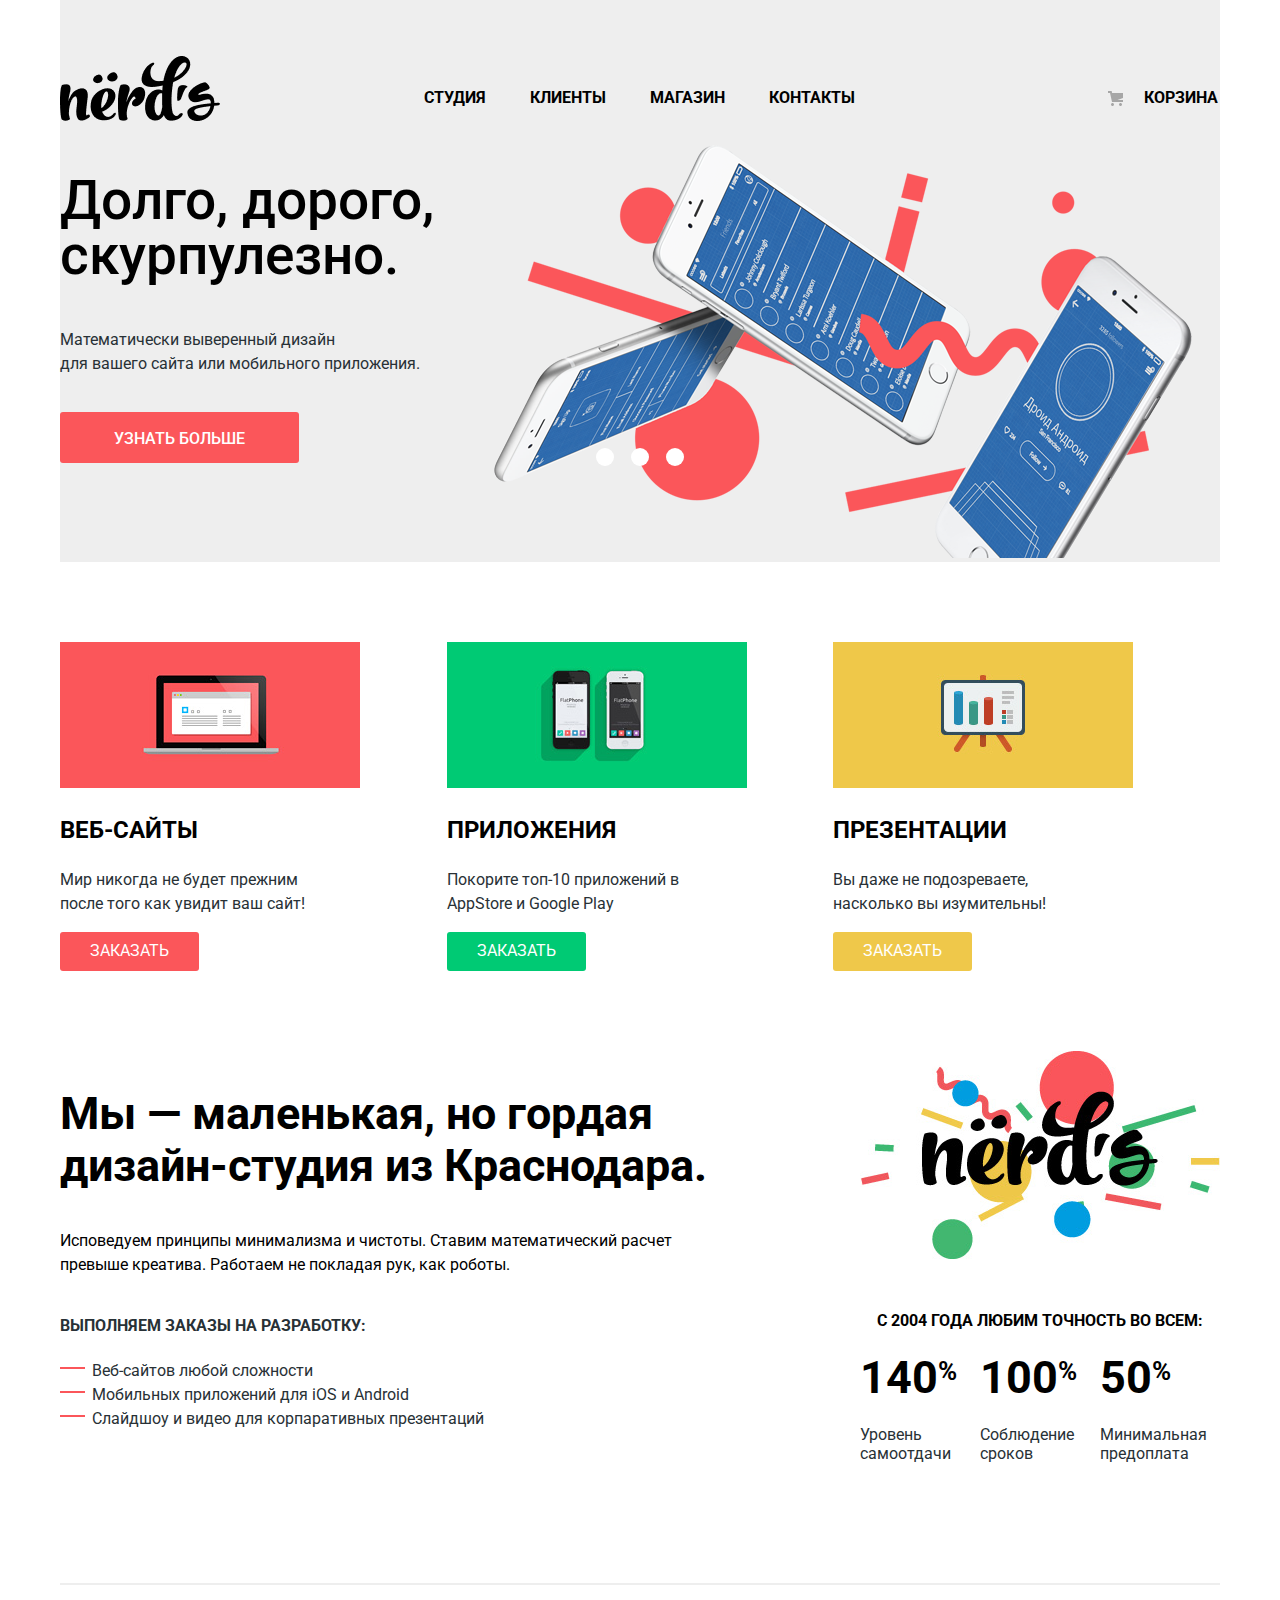
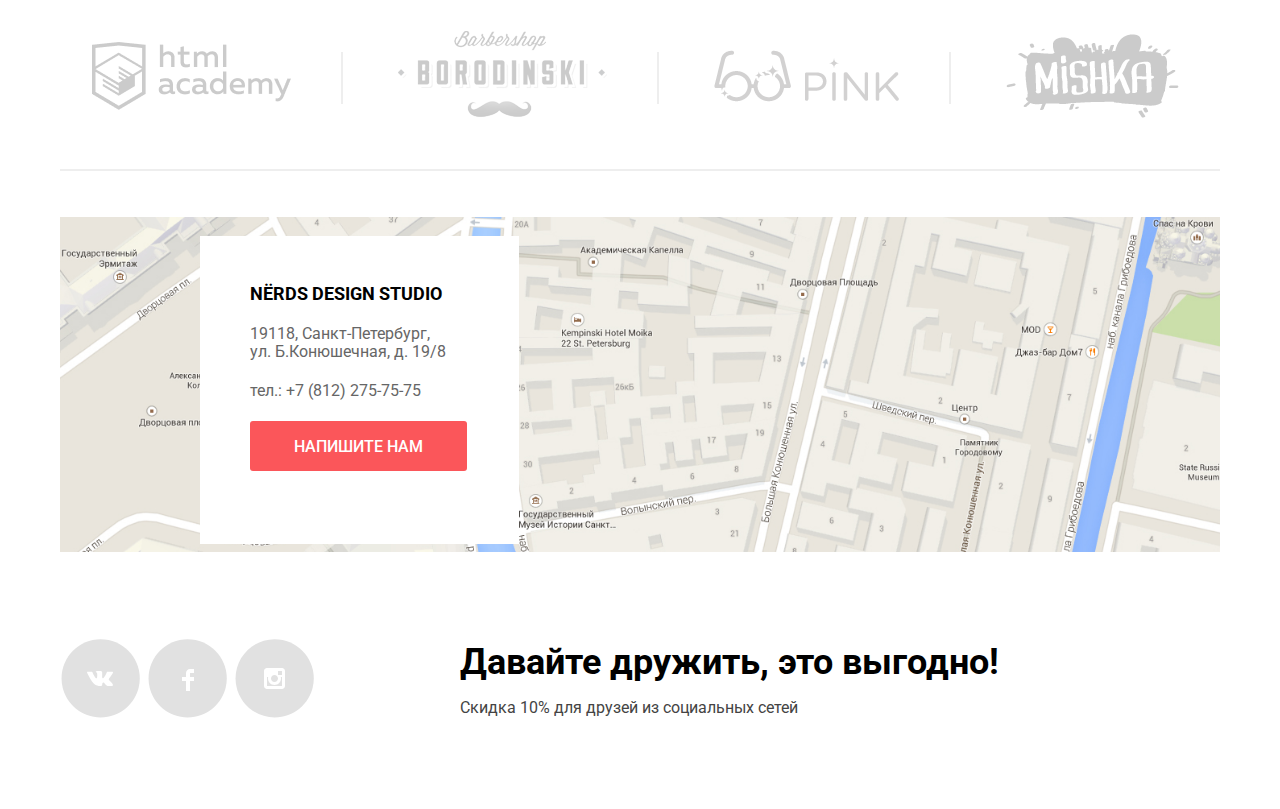
==== index.html @ 955d79ad "Защита личного проекта «Нёрдс»" ====
<!DOCTYPE html>
<html class="page" lang="ru">
  <head>
    <meta charset="utf-8">
    <link rel="stylesheet" href="css/normalize.css">
    <link rel="stylesheet" href="css/style.css">
    <link href="https://fonts.googleapis.com/css2?family=Roboto:wght@400;500;700&display=swap" rel="stylesheet">
    <title>HTML Academy: Нёрдс</title>
  </head>
  
  <body class="page-body">
  
<header class="main_header">
 <nav class="main_navigation">
  <a class="header_logo" href="index.html"><img src="img/nerds-logo.png" alt="Нёрдс" width="160" height="65"></a>
<div class="navigation"> 
 <ul class="navigation_list">
  <li class="navigation_item"><a class="navigation_li" href="">Студия</a></li>
  <li class="navigation_item"><a class="navigation_li" href="">Клиенты</a></li>
  <li class="navigation_item"><a class="navigation_li" href="">Магазин</a></li>
  <li class="navigation_item"><a class="navigation_li" href="">Контакты</a></li>
  </ul>
  <div class="basket">
  <a class="navigation_a" href="">Корзина</a>
     </div>
     </div>
 </nav>
</header>

<main>
 <section class="slider">
 
 <ul class="slide_list">
    <li class="slide_text slide_current">
       <div>
           <h2 class="slide_head"> Долго, дорого, скурпулезно.</h2>
       <p class="slide_description">Математически выверенный дизайн <br> для вашего сайта или мобильного приложения.</p>
       <a class="button_red" href=""><p class="text_button_red">Узнать больше</p></a>
       
       <div class="slider_button">
        <button class="button_current" type="button">
        </button>
        
        <button type="button">
        </button>
        
        <button type="button">
        </button>
           </div>
       </div>
       
       <div>
           <img src="img/index_slide1.png" alt="slide" width="760" height="431">
       </div>
       
       </li>
       
    <li class="slide_text slide" id="slide2">
       <div>
           <h2 class="slide_head"> Любим математику как никто другой</h2>
       <p class="slide_description">Никакого креатива, только математические формулы для расчета идеальных пропорций</p>
       <a class="button_red" href=""><p class="text_button_red">Узнать больше</p></a>
       </div>
       
       <div>
           <img src="img/index-slide1.png" alt="slide" width="760" height="431">
       </div>
       
       </li>
    
    <li class="slide_text" id="slide3">
       <div>
           <h2 class="slide_head"> Только ночь, только хардкор</h2>
       <p class="slide_description">Работать днем, как все? Мы против этого. Ближе к полуночи работа только начинается.</p>
       <a class="button_red" href=""><p class="text_button_red">Узнать больше</p></a>
       </div>
       
       <div>
           <img src="img/index-slide1.png" alt="slide" width="760" height="431">
       </div>
       </li>
       
       
       </ul> 
       
       
 </section>
 
  <section class="service">
     <ul class="servise_list">
      <li class="servise_block">
   <img src="img/websites.jpg" alt="Веб-сайты">
   <h3>Веб-сайты</h3>
   <p> Мир никогда не будет прежним <br>после того как увидит ваш сайт!</p>
          <button type="button" class="button_servise">Заказать</button>
   </li>
   
   <li class="servise_block">
   <img src="img/applications.jpg" alt="Приложения">
   <h3>Приложения</h3>
   <p> Покорите топ-10 приложений в <br>AppStore и Google Play</p>
   <button type="button" class="button_servise_green">Заказать</button>
   </li>
   
   <li class="servise_block">
   <img src="img/presentations.jpg" alt="Презентации">
   <h3>Презентации</h3>
   <p> Вы даже не подозреваете, <br> насколько вы изумительны!</p>
   <button type="button" class="button_servise_yellow">Заказать</button>
   </li>
  </ul>
  
    </section>
    
    <section class="index-columns"> 
    
   <div class="index-column_left">
    
 <h2 class="index-head">Мы — маленькая, но гордая <br> дизайн-студия из Краснодара.</h2>
 <h3 class="index-text">Иcповедуем принципы минимализма и чистоты. Ставим математический расчет <br> превыше креатива. Работаем не покладая рук, как роботы.</h3>
 
  <p class="index_p">Выполняем заказы на разработку:</p>
  <ul class="index_list">
  <li class="index_item">Веб-сайтов любой сложности</li>
  <li class="index_item">Мобильных приложений для iOS и Android</li>
  <li class="index_item">Слайдшоу и видео для корпаративных презентаций</li>
  </ul>
   </div>
 
  <div class="container_advantages">
  
  <img class="nerds_advantages" src="img/nerds-illustration1.png" alt="Nerds">
  
  <p>С 2004 года любим точность во всем:</p>
  
  <ul class="list_advantages">
  
  <li class="quantity"><span>140</span><sup>%</sup><br> <p>Уровень самоотдачи</p></li>
  
  <li class="quantity"><span>100</span><sup>%</sup><br> <p>Соблюдение сроков</p></li>
  
  <li class="quantity"><span>50</span><sup>%</sup><br> <p>Минимальная предоплата</p></li>
  
  </ul>
  </div>
  </section>
   
   <div class="separator"></div>
   
   <section class="logo_block">
      <a class="logo_img htmlacademy" href="https://htmlacademy.ru/intensive/htmlcss"><img src="img/html_academy_logo.png" alt="html%20academy" width="199" height="68"></a>
      
      <div class="separation"> </div>
      
       <a class="logo_img" href="https://htmlacademy.ru/intensive/htmlcss"><img src="img/borodinski_logo100.png" alt="borodinski"></a>
       
       <div class="separation"> </div>
        
       <a class="logo_img" href="https://htmlacademy.ru/intensive/htmlcss"><img src="img/pink_logo100.png" alt="pink"></a>
       
       <div class="separation"> </div>
       
       <a class="logo_img" href="https://htmlacademy.ru/intensive/htmlcss"><img src="img/mishka_logo100.png" alt="mishka"></a>
   </section>
    
    <div class="separator"></div>
    
    </main>

<footer class="page_footer">
 <section class="map">
    <div class="map_img"> <img src="img/map1.png" width="1200" height="346" alt="Карта">
    <div class="adress">
    <div class="adress_text">  
    <h3 class="adress_head"> Nёrds design studio</h3>
    <h4 class="adress_tel"> 19118, Санкт-Петербург, <br> ул. Б.Конюшечная, д. 19/8</h4>
    <h4 class="adress_tel"> тел.: +7 (812) 275-75-75 </h4>
    <button class="button_red_map map" type="button">Напишите нам</button>
        </div>
     </div>
     <div class="marker_map"> </div>
     </div>
   </section>
   
   <section class="modal modal_login">
       <p class="modal_text">Напишите нам</p>
       <form class="login_form">
         
         <div class="form_block">
         	<div class="form_input">
          	<label class="label_form" for="name">Ваше имя:</label>
           <input id="name" type="text" placeholder="Имя Фамилия">
          </div>
           
           <div class="form_input">
           	<label for="email" class="label_form">Ваш email:</label>
           <input id="email" type="text" placeholder="email@example.com"><br>
           </div>
         </div>
          
           <div class="form_textarea">
           	<label for="text1" class="label_form">Текст письма:</label>
           <textarea id="text1" rows="3" placeholder="В свободной форме"></textarea>
           </div>
           
           <button  class="submit_form" type="submit">Отправить</button>
       </form>
       
       <button class="modal_close" type="button" aria-label="Закрыть">
       </button>
   </section>
 
  <section class="social_network">
    
     <ul class="icon_list">
       <li class="vk"><a  href="">
           <svg width="81" height="81" viewBox="0 0 81 81" fill="none" xmlns="http://www.w3.org/2000/svg">
<path fill-rule="evenodd" clip-rule="evenodd" d="M40.6616 1.2116C62.2692 1.2116 79.7856 18.7282 79.7856 40.336C79.7856 61.9432 62.2692 79.4597 40.6616 79.4597C19.0541 79.4597 1.53754 61.9432 1.53754 40.336C1.53754 18.7282 19.0541 1.2116 40.6616 1.2116Z" fill="white"/>
<path class="icon_background" fill-rule="evenodd" clip-rule="evenodd" d="M40.6616 1.2116C62.2692 1.2116 79.7856 18.7282 79.7856 40.336C79.7856 61.9432 62.2692 79.4597 40.6616 79.4597C19.0541 79.4597 1.53754 61.9432 1.53754 40.336C1.53754 18.7282 19.0541 1.2116 40.6616 1.2116Z" fill="#E1E1E1"/>
<path class="icon_logo" d="M43.138 44.51C44.094 44.201 45.318 46.55 46.621 47.449C47.599 48.13 48.348 47.983 48.348 47.983L51.821 47.933C51.821 47.933 53.636 47.821 52.778 46.379C52.707 46.259 52.275 45.31 50.193 43.357C48.016 41.314 48.311 41.645 50.932 38.113C52.529 35.96 53.168 34.645 52.968 34.085C52.776 33.546 51.603 33.686 51.603 33.686L47.69 33.713C47.309 33.714 46.986 33.832 46.839 34.228C46.836 34.232 46.218 35.894 45.394 37.307C43.653 40.296 42.958 40.455 42.67 40.268C42.009 39.835 42.176 38.531 42.176 37.604C42.176 34.707 42.608 33.499 41.33 33.187C40.903 33.083 40.591 33.015 39.502 33.005C38.11 32.984 36.928 33.005 36.258 33.334C35.813 33.557 35.472 34.046 35.679 34.074C35.939 34.109 36.522 34.234 36.834 34.66C37.235 35.212 37.223 36.449 37.223 36.449C37.223 36.449 37.452 39.86 36.683 40.283C36.155 40.573 35.433 39.981 33.88 37.267C33.087 35.879 32.488 34.345 32.488 34.345C32.488 34.345 32.372 34.06 32.162 33.904C31.912 33.719 31.562 33.66 31.562 33.66L27.848 33.684C27.848 33.684 27.29 33.7 27.085 33.946C26.903 34.164 27.07 34.614 27.07 34.614C27.07 34.614 29.979 41.495 33.273 44.961C36.293 48.143 39.725 47.932 39.725 47.932H41.28C41.28 47.932 41.749 47.878 41.989 47.62C42.213 47.38 42.203 46.929 42.203 46.929C42.203 46.929 42.172 44.82 43.138 44.51Z" fill="white"/>
</svg>
       </a>
       </li>
       
       <li class="facebook">
       <a href="">
    <svg width="81" height="81" viewBox="0 0 81 81" fill="none" xmlns="http://www.w3.org/2000/svg">
    <path fill-rule="evenodd" clip-rule="evenodd" d="M40.6617 1.2116C62.2692 1.2116 79.7856 18.7282 79.7856 40.336C79.7856 61.9432 62.2692 79.4597 40.6617 79.4597C19.054 79.4597 1.53754 61.9432 1.53754 40.336C1.53754 18.7282 19.054 1.2116 40.6617 1.2116Z" fill="white"/>
    <path class="icon_background" fill-rule="evenodd" clip-rule="evenodd" d="M40.6617 1.2116C62.2692 1.2116 79.7856 18.7282 79.7856 40.336C79.7856 61.9432 62.2692 79.4597 40.6617 79.4597C19.054 79.4597 1.53754 61.9432 1.53754 40.336C1.53754 18.7282 19.054 1.2116 40.6617 1.2116Z" fill="#E1E1E1"/>
    <path class="icon_logo" d="M47 35V31H43C40.7909 31 39 32.7909 39 35V39H35V43H39V53H43V43H47V39H43V35H47Z" fill="white"/>
</svg>

       </a>
       </li>  
       
       
       <li class="instagram">
       <a  href="">
           <svg width="81" height="81" viewBox="0 0 81 81" fill="none" xmlns="http://www.w3.org/2000/svg">
<path fill-rule="evenodd" clip-rule="evenodd" d="M40.6617 1.2116C62.2692 1.2116 79.7856 18.7282 79.7856 40.336C79.7856 61.9432 62.2692 79.4597 40.6617 79.4597C19.054 79.4597 1.53754 61.9432 1.53754 40.336C1.53754 18.7282 19.054 1.2116 40.6617 1.2116Z" fill="white"/>
<path class="icon_background" fill-rule="evenodd" clip-rule="evenodd" d="M40.6617 1.2116C62.2692 1.2116 79.7856 18.7282 79.7856 40.336C79.7856 61.9432 62.2692 79.4597 40.6617 79.4597C19.054 79.4597 1.53754 61.9432 1.53754 40.336C1.53754 18.7282 19.054 1.2116 40.6617 1.2116Z" fill="#E1E1E1"/>
<path class="icon_logo" fill-rule="evenodd" clip-rule="evenodd" d="M33 30H48C49.65 30 51 31.35 51 33V48C51 49.65 49.65 51 48 51H33C31.35 51 30 49.65 30 48V33C30 31.35 31.35 30 33 30ZM44 40.5C44 38.57 42.43 37 40.5 37C38.57 37 37 38.57 37 40.5C37 42.43 38.57 44 40.5 44C42.43 44 44 42.43 44 40.5ZM33 48V39H34.181C34.0626 39.4913 34.0019 39.9947 34 40.5C34 44.0898 36.9101 47 40.5 47C44.0899 47 47 44.0898 47 40.5C46.9986 39.9946 46.9379 39.4912 46.819 39H48V48H33ZM44 37H48V33H44V37Z" fill="white"/>
</svg> 
       </a>
       </li>  
       </ul>
   
   
   
   
    <div class="bottom_section">
    <h2> Давайте дружить, это выгодно!</h2>
    <p> Скидка 10% для друзей из социальных сетей</p>
      </div>
    </section>
      </footer>
  </body>
</html>
---- css/style.css ----
:root {
    --basic-color: #283136;
    --button-color: #FFFFFF;
    --accent-color: rgba(68, 68, 68, 1);
    --link-color: #000000;
    --background-color: #EEEEEE;
    --adress-color: #666666;
    --color-gray: #ABABAB;
    --color-gray2: #F1F1F1;
    --border-gray: #DBDBDB;
    --visited-pagination: rgba(0, 0, 0, 0.0001);
    
    --color-shadow: rgba(0, 1, 1, 0.1);
    
    --button-color-red: #FB565A;
    --button-color-red-hover: #E74246;
    --button-color-red-active: #D7373B;
    
    --button-color-green: #00CA74;
    --button-color-green-hover: #00BC6C;
    --button-color-green-active: #00AA66;
    
    --button-color-yellow: #EFC84A;
    --button-color-yellow-hover: #EAB534;
    --button-color-yellow-active: #E5A722;
    
    --button-color-gray: #EEEEEE;
    --button-color-gray-hover:#DFDFDF;
    --button-color-gray-active:#D5D5D5;
    
    --checkbox-color: #4D4D4D;
	
	--input-color: #D7DCDE;
	--input-color-hover: #B4B9BB;
	
	--modal-shadow: rgba(0, 0, 0, 0.4);
}

/*  ******* visually-hidden  ********* */


.visually-hidden:not(:focus):not(:active),
input[type="checkbox"].visually-hidden,
input[type="radio"].visually-hidden {
  position: absolute;
  width: 1px;
  height: 1px;
  margin: -1px;
  border: 0;
  padding: 0;
  white-space: nowrap;
  clip-path: inset(100%);
  clip: rect(0 0 0 0);
  overflow: hidden;
}


/* ************ Button *************** */

.button_red {
    padding-top: 17px;
    padding-bottom: 15px;
    padding-left: 54px;
    padding-right: 54px;
    border-radius: 3px;
  font: inherit;
  text-align: center;
  color: var(--button-color);
    font-weight: 500;
  vertical-align: middle;
  text-transform: uppercase;
  background-color: var(--button-color-red);
  border: none;
}

.button_red:hover,
.button_red:focus {
    background-color: var(--button-color-red-hover);
}

.button_red:active {
    background-color: var(--button-color-red-active);
    box-shadow: inset 0px 3px 0px var(--color-shadow);
    
}

.text_button_red {
    display: inline-block;
}

.button_red:active .text_button_red{
    opacity: 30%;
}


/*        */

img {
    max-width: 100%;
    height: auto;
}

.page {
    height: 100%;
    width: 1160px;
    margin:0 auto;
}

.page-body {
    min-height: 100%;
    display: grid;
    grid-template-rows: min-content 1fr min-content;  
}

body {
    font-family:
	"Roboto","Arial", sans-serif;
    font-size: 16px;
}

a {
    color: var(--link-color);
    text-decoration: none;
}




/* ********* Main header *********** */

.header_logo:active {
    opacity: 30%;
}

.header_logo {
  width: 160px;
  height: 65px;
}

.main_header {
    width: 100%;
    background-color: var(--background-color);
	background-size: 100%;
}

/* ******** Main navigation ********* */

.main_navigation {
    display: grid;
    grid-template-columns: 1fr 1fr;
    margin-top: 55px;
    padding-bottom: 7px;
}

.header_logo {
    display: block;
}

.navigation {
    display: grid;
    grid-template-columns: 1fr 1fr;
    background-color: transparent;
    text-transform: uppercase;
    font-weight:bold;
    width:796px;
    margin:0;
    padding:0;
    align-content: end;
    grid-column-gap: 209px;
}

.navigation_list {
    display: grid;
    grid-template-columns: 1fr 1fr 1fr 1fr;
    list-style-type: none;
    margin:0;
    padding:0;
}

.navigation_a:hover, 
.navigation_a:focus,
.navigation_li:hover,
.navigation_li:focus
{
    color: var(--button-color-red);
}

.basket:hover {
    color: var(--button-color-red);
}

.basket:visited {
    color: var(--button-color-red);
    box-shadow: 0px 2px 0px 0px var(--button-color-red);
}

.navigation_a:active,
.navigation_li:active {
    color: var(--link-color);
    opacity: 0.3;
} 

.basket:active .navigation_a::before {
    opacity: 100%;
}

.navigation_a:visited {
    text-decoration:underline;
}

.navigation_li {
    display: block; 
    padding-bottom: 13px;
}

.navigation_a {
    display: block; 
    padding-bottom: 13px;
}

.navigation_li {
    margin-right: 44px;
}

.navigation_a{
    position: relative;
    padding-left: 36px;
}

.navigation_a::before {
  content: "";
  position: absolute;
  width: 20px;
  height: 20px;
  left: 0px;
    top: 2px;
  background-image: url("data:image/svg+xml,%3Csvg width='15' height='15' viewBox='0 0 15 15' fill='none' xmlns='http://www.w3.org/2000/svg'%3E%3Cpath d='M4.5 15C5.32843 15 6 14.3284 6 13.5C6 12.6716 5.32843 12 4.5 12C3.67157 12 3 12.6716 3 13.5C3 14.3284 3.67157 15 4.5 15Z' fill='%23A6A6A6'/%3E%3Cpath d='M12.5 15C13.3284 15 14 14.3284 14 13.5C14 12.6716 13.3284 12 12.5 12C11.6716 12 11 12.6716 11 13.5C11 14.3284 11.6716 15 12.5 15Z' fill='%23A6A6A6'/%3E%3Cpath d='M15 2H4.07L3.648 0H0V2H2.031L4.016 11H15V9H9.441L15 6.951V2Z' fill='%23A6A6A6'/%3E%3C/svg%3E");
  background-repeat: no-repeat;
  background-position: 0 0;
}

.basket a,
.navigation_list a {
    display: block;
}



/* ********  Slide Block ************ */



.slider {
    width: 1160px;
	margin-bottom: 80px;
    
}

.slide_list {
    list-style: none;
    margin: 0;
    padding: 0;
}


#slide2 {
    display: none;
}

#slide3 {
    display: none;
}

.slide_current {
    display: block;
}

.slide_text {
    display: grid;
    grid-template-columns: 400px 760px;
    background-color: var(--background-color);
    position: relative;
}
.slide_head {
    font-size: 55px;
    font-weight: 500;
    line-height: 55px;
    color: var(--link-color);
}

.slide_description {
    color: var(--basic-color);
    line-height: 24px;
    margin-bottom: 38px;
}


.slider_button {
    position: absolute;
	display: flex;
	width: 88px;
	justify-content: space-between;
    bottom: 96px;
    left: 536px;
}

.slider_button button {
	width: 18px;
	height: 18px;
	background-color: var(--button-color);
	border-radius: 50%;
	border: none;
}

.button_current {
	
	width: 18px;
	height: 18px;
	background-color: var(--button-color);
	border: 164px solid #C1C1C1;
	border-radius: 50%;
}

/* *********************************** */


.servise_list {
    display: grid;
    margin: 0;
    padding: 0;
    grid-template-columns: 400px 400px 400px;
}

.service{
    margin-bottom: 80px;
}


.service p {
    color: var(--basic-color);
    line-height: 24px;
}

.service h3  {
    font-size: 24px;
    text-transform: uppercase;
}

.service button {
    font-size: 16px;
    color: var(--button-color);
    text-transform: uppercase;
}

.servise_block {
}

.servise_list {
    display:grid;
    grid-template-columns: 1fr 1fr 1fr;
    list-style: none;
    
}



/* ********* Красная кнопка ********* */

.button_servise, .button_servise_green, .button_servise_yellow {
    
    color: var(--basic-white);
    vertical-align: middle;
    text-transform: uppercase;
    font: inherit;
    margin-right: 16px;
    padding: 10px 30px;
    text-align: center;
    background-color: var(--button-color-red);
border-radius: 3px;
    border: none;
}
    
.button_servise:hover,
.button_servise:focus {
    background-color: var(--button-color-red-hover);
}

.button_servise:active{
    background-color: var(--button-color-red-active);
}

.button_servise:active, .button_servise_green:active, .button_servise_yellow:active {
    box-shadow: inset 0px 3px 0px var(--color-shadow);
}


/* ********* Зелёная кнопка ********** */

.button_servise_green {  
  background-color: var(--button-color-green);
}
    
.button_servise_green:hover,
.button_servise_green:focus {
    background-color: var(--button-color-green-hover);
}

.button_servise_green:active {
    background-color: var(--button-color-green-active);
}

/* ********* Жёлтая кнопка *********** */

.button_servise_yellow {
    
  background-color: var(--button-color-yellow);
}
    
.button_servise_yellow:hover,
.button_servise_yellow:focus {
    background-color: var(--button-color-yellow-hover);
}

.button_servise_yellow:active {
    background-color: var(--button-color-yellow-active);
}


/* ********* Кнопка Фильтр *********** */




/* ************************************* МЫ МАЛЕНЬКАЯ, НО ГОРДАЯ ДИЗАЙН СТУДИЯ ************************************** */

.index-columns {
    display:grid;
    grid-template-columns: 1fr 360px;
    margin-bottom: 73px;
}

.index-column_left



.index-head {
    font-size: 45px;
}

.index-columns2 {
    margin-left: 0;
    padding-left: 0;
}

/*
.index_item::before {
  content: "";
  position: absolute;
  top: 8px;
  left: 0;
  width: 8px;
  height: 8px;
  background-color: var(--basic-color);
  transform: rotate(45deg);
} */

.index-text {
    font-weight: normal;
    line-height: 24px;
    margin-bottom: 40px;
    font-size: 16px;
}

.index_p {
    text-transform: uppercase;
    font-weight: bold;
    margin-bottom: 24px;
    color: var(--basic-color);
}

.index_list {
    padding: 0;
    list-style: none;
    width: 600px;
}


.index_item {
    position: relative;
    padding-left: 32px;
    color: var(--basic-color);
    line-height: 24px;
}

.index_item::before {
    position: absolute;
    content: " ";
    width: 25px;
    height: 2px;
    background-color: var(--button-color-red);
    top: 8px;
    left: 0px;
}


/*___________________________________*/

.container_advantages {
    display: grid;
    align-items: center;
    align-content: center;
    
    font-size: 16px;
    text-transform: uppercase;
    font-weight: bold;
    margin-bottom: 31px;
    text-align: center;
}

.nerds_advantages {
    margin-bottom: 37px;
    }

.list_advantages {
    display: grid;
    width: 360px;
    grid-template-columns: 1fr 1fr 1fr;
    list-style: none;
    padding: 0;
    margin: 0;
}


.quantity {
    text-align: left
}

.quantity span {
    font-size: 45px;
    line-height: 64px;
}

.quantity sup {
    font-size: 26px;
}

.quantity p {
    color: var(--basic-color);
    font-weight: normal;
    text-transform: none;
}


/* ******* Блок с логотипами *******  */

.logo_block{
    display: grid;
    grid-template-columns: 199px 1fr 209px 1fr 185px 1fr 173px;
    align-items:center;
    margin-bottom: 44px;
    margin-left: 32px;
    margin-right: 41px;
    grid-column-gap: 50px;
    
    
}

.logo_img {
    opacity: 20%;
}

.logo_img:hover,
.logo_ing:focus {
    opacity: 100%;
}

.logo_img:active {
    opacity: 10%;
}


/*  ********   РАЗДЕЛИТЕЛИ   ********** */

.separator {
    height: 2px;
    width: 1160px;
    margin-bottom: 46px;
    background-color: var(--background-color);
}

.separation {
    width: 2px;
    height: 52px;
    background-color: var(--background-color);
}

/* ********* Модальное окно ********   */



.modal {
	position: fixed;
	top: 0;
	right: 0;
	bottom: 0;
	left: 0;
	margin: auto;
	color: black;
	background-color: var(--button-color);
}

.modal_login {
	visibility: hidden;
	display: grid;
	justify-content: center;
	top: 20px;
	width: 960px;
	height: 500px;
	box-shadow: 0px 20px 40px var(--modal-shadow);
	padding-top: 63px;
}


.form_block {
	display: grid;
	grid-template-columns: 360px 360px;
	justify-content: space-between;
	align-items: center;
	flex-wrap: wrap;
	width: 760px;
	margin-bottom: 34px;
}

.modal_text {
	display: block;
	font-size: 45px;
	font-weight: bold;
	margin: 0;
}


.form_textarea {
	width: 760px;
}

#name,
#email, 
#text1 {
	padding-top: 20px;
}


.form_input {
	width: 360px;
}


.label_form {
	display: block;
	font-weight: bold;
	font-size: 16px;
	line-height: 18px;
	margin-bottom: 9px;
}


#name:hover,
#email:hover, 
#text1:hover {
	border: 2px solid var(--input-color-hover);
}

#name:active,
#name:focus,
#email:active,
#email:focus,
#text1:active,
#text1:focus {
	border: 2px solid var(--link-color);
	color:aqua;
}

#name:invalid,
#email:invalid, 
#text1:invalid {
	border: 2px solid var(--button-color-red-hover);
}


.login_form input {
	width: 360px;
	background-color: var(--button-color);
	border: 2px solid var(--input-color);
	box-sizing: border-box;
	border-radius: 3px;
	height: 50px;
	padding: 16px;
}


.login_form textarea {
	width: 760px;
	background-color: var(--button-color);
	border: 2px solid var(--input-color);
	box-sizing: border-box;
	border-radius: 3px;
	height: 118px;
	padding: 16px;
}





      /* Кнопка Формы отправить */



.submit_form {
	font-size: 16px;
	width: 259px;
	height: 50px;
    border-radius: 3px;
	text-align: center;
	color: var(--button-color);
    font-weight: 500;
	text-transform: uppercase;
	background-color: var(--button-color-red);
	border: none;
	margin-top: 47px;
}


.submit_form:hover,
.submit_form:focus {
    background-color: var(--button-color-red-hover);
} 


.submit_form:active {
    background-color: var(--button-color-red-active);
    box-shadow: inset 0px 3px 0px var(--color-shadow);
}




/*  _____  Кнопка Закрыть ___________ */

.modal_close {
	position: absolute;
	top: 78px;
	right: 90px;
	width: 21px;
	height: 21px;
	border: none;
	background-color: transparent;
	background-image: url("data:image/svg+xml,%3Csvg width='21' height='21' viewBox='0 0 21 21' fill='none' xmlns='http://www.w3.org/2000/svg'%3E%3Cg opacity='0.3'%3E%3Cpath d='M13.3299 10.5005L20.7072 3.12321C21.0963 2.7317 21.0963 2.09952 20.7072 1.70801L19.292 0.291799C18.9005 -0.0972665 18.2683 -0.0972665 17.8768 0.291799L10.4995 7.67009L3.12221 0.2928C2.7307 -0.0962657 2.09852 -0.0962657 1.70701 0.2928L0.291799 1.70801C-0.0972665 2.09952 -0.0972665 2.7317 0.291799 3.12321L7.66909 10.5005L0.291799 17.8778C-0.0972665 18.2693 -0.0972665 18.9015 0.291799 19.293L1.70801 20.7082C2.09952 21.0973 2.7317 21.0973 3.12321 20.7082L10.5005 13.3309L17.8778 20.7082C18.2693 21.0973 18.9015 21.0973 19.293 20.7082L20.7082 19.293C21.0973 18.9015 21.0973 18.2693 20.7082 17.8778L13.3299 10.5005Z' fill='%23FB565A'/%3E%3C/g%3E%3C/svg%3E%0A");
}

.modal_close:hover,
.modal_close:focus {
	background-image: url("data:image/svg+xml,%3Csvg width='21' height='21' viewBox='0 0 21 21' fill='none' xmlns='http://www.w3.org/2000/svg'%3E%3Cg opacity='1'%3E%3Cpath d='M13.3299 10.5005L20.7072 3.12321C21.0963 2.7317 21.0963 2.09952 20.7072 1.70801L19.292 0.291799C18.9005 -0.0972665 18.2683 -0.0972665 17.8768 0.291799L10.4995 7.67009L3.12221 0.2928C2.7307 -0.0962657 2.09852 -0.0962657 1.70701 0.2928L0.291799 1.70801C-0.0972665 2.09952 -0.0972665 2.7317 0.291799 3.12321L7.66909 10.5005L0.291799 17.8778C-0.0972665 18.2693 -0.0972665 18.9015 0.291799 19.293L1.70801 20.7082C2.09952 21.0973 2.7317 21.0973 3.12321 20.7082L10.5005 13.3309L17.8778 20.7082C18.2693 21.0973 18.9015 21.0973 19.293 20.7082L20.7082 19.293C21.0973 18.9015 21.0973 18.2693 20.7082 17.8778L13.3299 10.5005Z' fill='%23FB565A'/%3E%3C/g%3E%3C/svg%3E%0A");
}

.modal_close:active {
	background-image: url("data:image/svg+xml,%3Csvg width='21' height='21' viewBox='0 0 21 21' fill='none' xmlns='http://www.w3.org/2000/svg'%3E%3Cg opacity='0.1'%3E%3Cpath d='M13.3299 10.5005L20.7072 3.12321C21.0963 2.7317 21.0963 2.09952 20.7072 1.70801L19.292 0.291799C18.9005 -0.0972665 18.2683 -0.0972665 17.8768 0.291799L10.4995 7.67009L3.12221 0.2928C2.7307 -0.0962657 2.09852 -0.0962657 1.70701 0.2928L0.291799 1.70801C-0.0972665 2.09952 -0.0972665 2.7317 0.291799 3.12321L7.66909 10.5005L0.291799 17.8778C-0.0972665 18.2693 -0.0972665 18.9015 0.291799 19.293L1.70801 20.7082C2.09952 21.0973 2.7317 21.0973 3.12321 20.7082L10.5005 13.3309L17.8778 20.7082C18.2693 21.0973 18.9015 21.0973 19.293 20.7082L20.7082 19.293C21.0973 18.9015 21.0973 18.2693 20.7082 17.8778L13.3299 10.5005Z' fill='%23FB565A'/%3E%3C/g%3E%3C/svg%3E%0A");
}





/*  ___________________________ */

.filter {
	margin-top: 55px;
}

.filter legend {
    font-size: 18px;
    text-transform: uppercase;
    font-weight: bold;
}

.filter label {
    color: var(--basic-color);
}

.filter button {
    text-transform: uppercase;
    font-weight: bold;
}


/* *********** Сортировка ********* */

.header_text {
    margin-top: 72px;
    margin-bottom: 108px;
    font-size: 55px;
    font-weight: 500;
    text-align: center;
}

/* *********** Сортировка ********* */

.sort {
    display: flex;
    margin-bottom: 55px;
    margin-top: 55px;
    align-items: flex-end;
}

.sorting_type_text {
    font-size: 18px;
    text-transform: uppercase;
    font-weight: 700;
    margin-right: 266px;
}

.sorting_text {
    display: flex;
    justify-content: space-between;
    text-transform: uppercase;
    font-weight: normal;
    color: var(--link-color);
    opacity: 30%;
    font-size: 14px;
    white-space: nowrap;
}

.sorting_text:hover,
.sorting_text:focus {
    opacity: 60%;
}

.sorting_text:active,
.sorting_text:visited {
    opacity: 100%;
}

.sorting_text.price {
    margin-right: 25px;
}

.sorting_text.type {
    margin-right: 26px;
}

.sorting_text.name {
    margin-right: 47px;
} 

.sorting_text.arrow {
    margin-right: 14px;
} 

    
/* ********** Каталог *********** */

.main_catalog{
    display: grid;
    min-width: 100%;
    height: auto;
    grid-template-columns: 260px 1fr;
}

.catalog {
    margin-left: 140px;
    margin-bottom: 60px;
}

.catalog_block {
    display: flex;
    flex: 1fr 1fr;
    flex-wrap: wrap;
    margin: 0;
    margin-bottom: 30px;
    padding: 0;
    list-style: none;
}


.container_product {
    position:relative;
    overflow: hidden;
    border-radius: 5px;
    width: 360px;
    height: 620px;
    margin-right:40px;
    margin-bottom: 30px;
    border-radius: 5px;
}


.catalog_product {
    display: grid;
    grid-template-rows: 40px 576px;
    grid-template-columns: 1fr;
    width: 360px;
    height: 620px;
    margin-right:40px;
    margin-bottom: 30px;
    border-radius: 5px;
}

.product_description {
    position: absolute;
    top: 389px;
    width: 360px;
    height: 231px;
    background-color: var(--background-color);
}

.container_product:hover,
.container_product:focus {
    box-shadow: 0px 6px 15px rgba(0, 1, 1, 0.25);
}

.path {
    opacity: 0.12;
    width: 360px;
    height: 40px;
}

.container_product:hover .path, 
.container_product:focus .path {
    opacity: 1;
}

.container_product:nth-child(2n) {
    margin-right:0;
}

.product_description {
    opacity: 0%;
    padding-top: 26px;
    text-align: center;
}

.container_product:hover .product_description, 
.container_product:focus .product_description {
    opacity: 1;
}

.name_product {
    font-size: 18px;
    font-weight: bold;
    text-transform: uppercase;
    margin-bottom: 12px;
}

.name_product:hover,
.name_product:focus {
    color: var(--button-color-red);
}

.name_product:active {
    color: var(--link-color);
    opacity: 30%;
}

.name2 {
    font-size: 16px;
    color: var(--adress-color);
    margin-bottom: 32px;
    line-height: 18px;
}


.button_price {
    background-color: var(--button-color-red);
    color: var(--button-color);
    border: none;
    border-radius: 3px;
    width: 200px;
    height: 50px;
    text-align: center;
    font-weight: 500;
}

.button_price:hover,
.button_price:focus {
    background-color: var(--button-color-red-hover);
}

.button_price:active{
    background-color: var(--button-color-red-active);
    box-shadow: inset 0px 3px 0px var(--color-shadow);
}


/*  Фильтр Цена  */

.price_filter {
    margin-bottom: 54px;
}

.price_filter, .grid_filter, .features_filter {
    padding: 0;
    border: none;
}


.features_filter {
	margin-top: 43px;
}


.price_range {
    width: 260px;
    margin-top: 49px;
}

.price_controls {
    height: 41px;
    background-color: var(--background-color);
    margin-bottom: 15px;
    border-radius: 5px;
    padding-top: 39px;
    padding-right: 20px;
    padding-left: 20px;
    position: relative;
    height: 41px;
}

.price_scale {
    height: 2px;
    background: #d7dcde;
    
}

.price_bar {
    width: 70%;
    height: 2px;
    background: var(--button-color-green);
}

.toggle {
    position: absolute;
    top: 31px;
    left: 0;
    padding: 0;
    width: 4px;
    height: 4px;
    border: 8px solid var(--button-color);
    border-radius: 50%;
    background-color: var(--color-gray);
    box-shadow: 0 2px 1px 0 #cfcfcf;
    cursor: pointer;
    
}

.toggle_min {
    left: 18px;
}

.toggle_max {
    left: 160px;
}

.price {
    display: flex;
    justify-content: space-between;
}

.label_price {
    text-transform: uppercase;
    font-family: "Roboto", "Arial" sans-serif;
    font-size: 16px;
}
    
.input_price {
    width: 60px;
    padding: 10px;
    text-align: center;
    color: var(--basic-color);
    border: none;
    border-radius: 5px;
    background: var(--background-color);
}
    
/* ********* Фильтры чекбоксы ********  */

.legend_filter {
    font-size: 18px;
    text-transform: uppercase;
    line-height: 24px;
    font-weight: 700;
    
}

.label_checkbox {
  position: relative;
  display: block;
  cursor: pointer;
  user-select: none;
    padding-left: 36px;
}

.label_checkbox:hover,
.label_checkbox:focus {
}

.label_checkbox::before {
  content: "";
  position: absolute;
  left: 0px;
  top: 0;
  width: 16px;
  height: 16px;
  border: 2px solid var(--checkbox-color);
    border-radius: 3px;
    opacity: 40%;
}


.label_checkbox:hover::before,
.label_checkbox:focus::before {
    opacity: 100%;
}


.checkbox_filter:checked + label::after {
  content: "";
  position: absolute;
  top: 0;
  left: 0;
  width: 26px;
  height: 23px;
  background-image: url("data:image/svg+xml,%3Csvg width='22' height='18' viewBox='0 0 22 18' fill='none' xmlns='http://www.w3.org/2000/svg'%3E%3Cpath d='M3.23726 6.48591L0.426758 9.31491L8.15887 17.0979L21.9998 3.16591L19.1903 0.336914L8.15887 11.4389L3.23726 6.48591Z' fill='%234D4D4D'/%3E%3C/svg%3E%0A");
	
	background-repeat: no-repeat;
	background-position: 0 0;
	
}


.checkbox_filter:checked: + label::after

{
	
}

/*  Фильтры радиокнопки   */

.filter_legend {
    margin-bottom: 19px;
    margin-top: 46px;
}

.filter_option {
    padding-bottom: 15px;
}

.label_radio {
  position: relative;
  display: block;
  cursor: pointer;
  user-select: none;
    padding-left: 36px;
    color: var(--basic-color);

}

.label_radio:hover::before,
.label_radio:focus::before {
    opacity: 100%;
}

.label_radio::before {
  content: "";
  position: absolute;
  left: 0px;
  top: -1px;
  width: 17px;
  height: 17px;
  border: 3px solid var(--checkbox-color);
  border-radius: 50%;
    opacity: 40%;
}

.radio_filter:checked + label::after {
   content: "";
  position: absolute;
  top: 6px;
  left: 7px;
  width: 9px;
  height: 9px;
  background-color: var(--checkbox-color);
  border-radius: 50%;
    opacity: 40%;
}

/* ***********  Кнопка  ************  */

.button_gray {

  margin-right: 16px;
  font: inherit;
    padding-left: 88px;
    padding-right: 89px;
    padding-top: 17px;
    padding-bottom: 15px;
  text-align: center;
  color: var(--basic-white);
  vertical-align: middle;
  text-transform: uppercase;
  background-color: var(--button-color-gray);
    border-radius: 3px;
    border: none;
	margin-top: 48px;
}
    

.button_gray:hover,
.button_gray:focus {
    background-color: var(--button-color-gray-hover);
}

.button_gray:active {
    background-color: var(--button-color-gray-active);
    box-shadow: inset 0px 3px 0px rgba(0, 1, 1, 0.1);
}

    

/* ***********  Пагинация *********** */

.pagination {
    display: flex;
    padding: 0 5px;
}

.pagination_button {
    display: inline-block;
    padding-top: 17px;
    padding-bottom: 15px;
    padding-left: 20px;
    padding-right: 20px;
    border-radius: 3px;
    background-color: var(--background-color);
    flex: 1 1 auto;
    margin: 0 5px;
    color: var(--link-color);
    text-transform: uppercase;
    font-weight: 500;
}

.pagination_button:hover,
.pagination_button:focus {
    background-color: var(--button-color-gray-hover);
}

.pagination_button:active {
    background-color: var(--button-color-gray-active);
    box-shadow: inset 0px 3px 0px var(--color-shadow);
}

.pagination_button:visited {
    background: var(--visited-pagination);
    border: 3px solid var(--border-gray);
    box-sizing: border-box;
    
}


/* *********** FOOTER *************  */

.page_footer {
    display: grid;
    margin-bottom: 76px;
    
}

/* Map */

.map{
    margin-bottom: 68px;
    
}

.map_img {
    position: relative;
}

.adress {
    background-color: var(--button-color);
    width: 319px;
    height: 308px;
     
    position:absolute;
    top: 19px;
    left: 140px;
}

.adress_head {
    text-transform: uppercase;
    font-size: 18px;
}

.adress_text {
    margin-top: 49px;
    margin-left: 50px;
    line-height: 18px;
}

.adress_tel {
    font-weight: normal;
    color: var(--adress-color);
}

marker_map {
    position: absolute
        left: 100px;
}
    

.button_red_map {
    padding-top: 17px;
    padding-bottom: 15px;
    padding-left: 44px;
    padding-right: 44px;
    border-radius: 3px;
  font: inherit;
  text-align: center;
  color: var(--button-color);
    font-weight: 500;
  vertical-align: middle;
  text-transform: uppercase;
  background-color: var(--button-color-red);
  border: none;
}

.button_red_map:hover,
.button_red__map:focus {
    background-color: var(--button-color-red-hover);
}

.button_red_map:active {
    background-color: var(--button-color-red-active);
    box-shadow: inset 0px 3px 0px var(--color-shadow);
    
}

.map {
    display: inline-block;
}

.button_red_map:active .text_button_red{
    opacity: 30%;
}




/* **********   Соцсети  ************* */

.social_network {
    display: grid;
    grid-template-columns: 261px 1fr;
    grid-column-gap: 139px;
}

.icon_list {
    list-style: none;
    margin: 0;
    padding: 0;
    display: grid;
    grid-template-columns: 1fr 1fr 1fr;
    align-items: center;
    justify-items: start;
    width: 261px;
}

.vk, .facebook, .instagram {
    width: 81px;
    height: 81px;
}

.vk:hover .icon_background,
.vk:focus .icon_background,
.facebook:hover .icon_background,
.facebook:focus .icon_background,
.instagram:hover .icon_background,
.instagram:focus .icon_background {
    fill: var(--button-color-red-hover);
}

.vk:active .icon_logo,
.facebook:active .icon_logo,
.instagram:active .icon_logo {
    fill: var(--button-color);
    opacity: 30%;
}

.vk:active .icon_background,
.facebook:active .icon_background,
.instagram:active .icon_background {
    fill: var(--button-color-red-active);
}

.bottom_section {
    text-align: start;
    
}

.bottom_section h2 {
    font-size: 36px;
    line-height: 14px;
}

.bottom_section p {
    color: var(--accent-color);
}
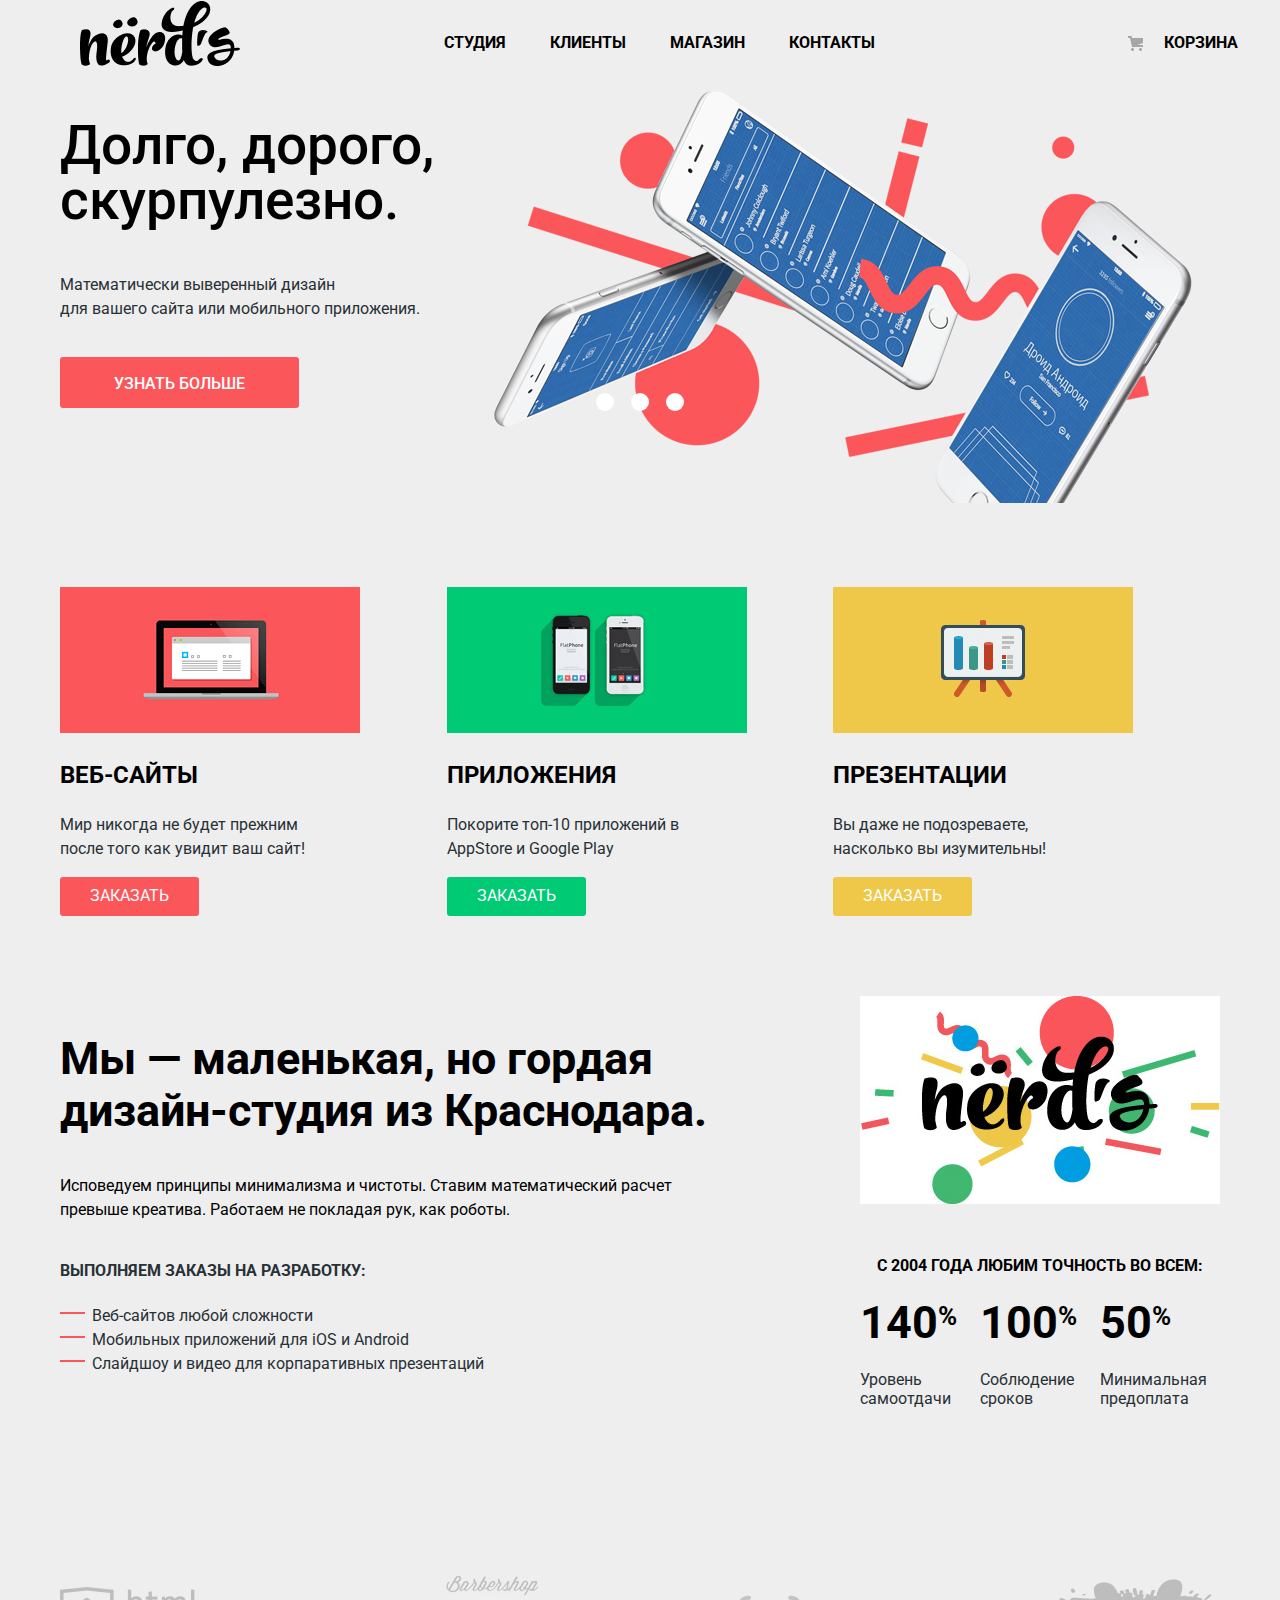
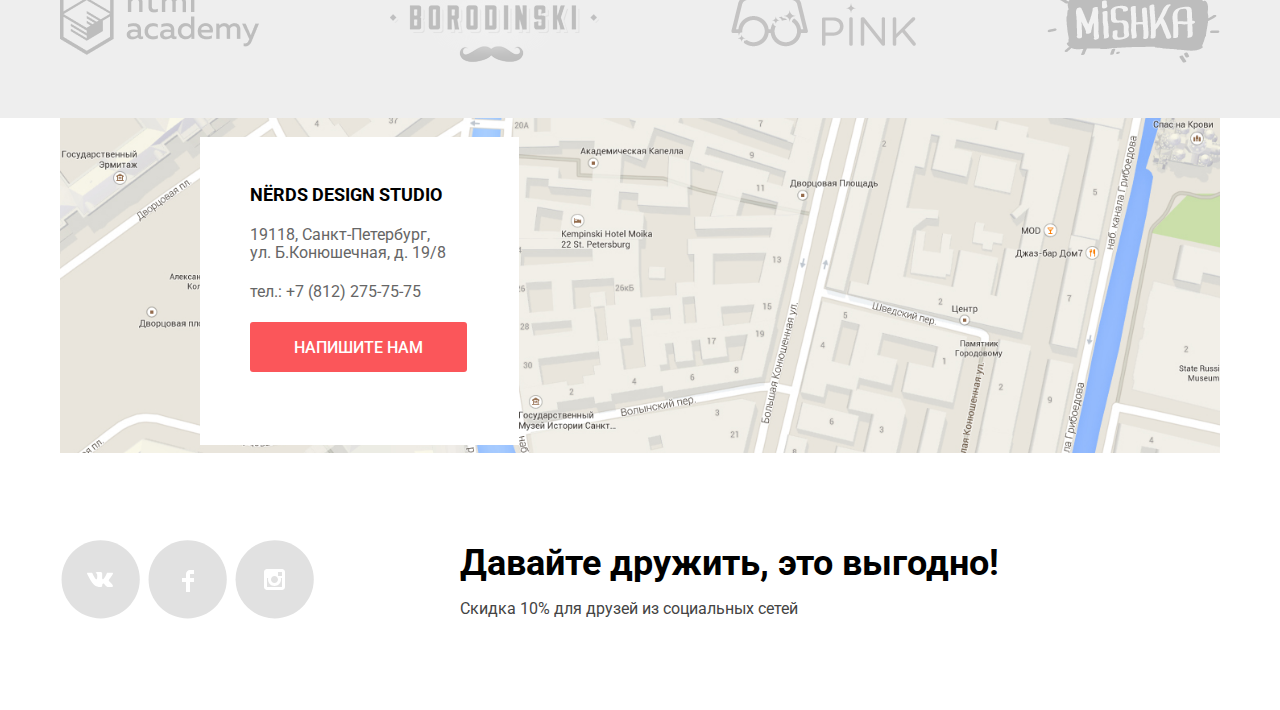
==== commit da82e4fc: "Защита личного проекта «Нёрдс»" ====
--- a/index.html
+++ b/index.html
@@ -1,258 +1,256 @@
 <!DOCTYPE html>
-<html class="page" lang="ru">
+ <html class="page" lang="ru">
   <head>
-    <meta charset="utf-8">
-    <link rel="stylesheet" href="css/normalize.css">
-    <link rel="stylesheet" href="css/style.css">
-    <link href="https://fonts.googleapis.com/css2?family=Roboto:wght@400;500;700&display=swap" rel="stylesheet">
-    <title>HTML Academy: Нёрдс</title>
+   <meta charset="utf-8">
+   <link rel="stylesheet" href="css/normalize.css">
+   <link rel="stylesheet" href="css/style.css">
+   <link href="https://fonts.googleapis.com/css2?family=Roboto:wght@400;500;700&display=swap" rel="stylesheet">
+   <title>HTML Academy: Нёрдс</title>
   </head>
   
   <body class="page-body">
-  
-<header class="main_header">
- <nav class="main_navigation">
-  <a class="header_logo" href="index.html"><img src="img/nerds-logo.png" alt="Нёрдс" width="160" height="65"></a>
-<div class="navigation"> 
- <ul class="navigation_list">
-  <li class="navigation_item"><a class="navigation_li" href="">Студия</a></li>
-  <li class="navigation_item"><a class="navigation_li" href="">Клиенты</a></li>
-  <li class="navigation_item"><a class="navigation_li" href="">Магазин</a></li>
-  <li class="navigation_item"><a class="navigation_li" href="">Контакты</a></li>
-  </ul>
-  <div class="basket">
-  <a class="navigation_a" href="">Корзина</a>
-     </div>
-     </div>
- </nav>
-</header>
+   <header class="main_header">
+    <nav class="main_navigation">
+     <a class="header_logo" href="index.html"><img src="img/nerds-logo.png" alt="Нёрдс" width="160" height="65"></a>
+     <div class="navigation"> 
+      <ul class="navigation_list">
+       <li class="navigation_item">
+        <a class="navigation_li" href="">Студия</a>
+       </li>
+       <li class="navigation_item">
+        <a class="navigation_li" href="">Клиенты</a>
+       </li>
+       <li class="navigation_item">
+        <a class="navigation_li" href="">Магазин</a>
+       </li>
+       <li class="navigation_item">
+        <a class="navigation_li" href="">Контакты</a>
+       </li>
+      </ul>
+      <div class="basket">
+       <a class="navigation_a" href="">Корзина</a>
+      </div>
+     </div>
+    </nav>
+   </header>
 
-<main>
- <section class="slider">
- 
- <ul class="slide_list">
-    <li class="slide_text slide_current">
-       <div>
-           <h2 class="slide_head"> Долго, дорого, скурпулезно.</h2>
-       <p class="slide_description">Математически выверенный дизайн <br> для вашего сайта или мобильного приложения.</p>
-       <a class="button_red" href=""><p class="text_button_red">Узнать больше</p></a>
-       
-       <div class="slider_button">
-        <button class="button_current" type="button">
-        </button>
-        
-        <button type="button">
-        </button>
-        
-        <button type="button">
-        </button>
-           </div>
-       </div>
-       
-       <div>
-           <img src="img/index_slide1.png" alt="slide" width="760" height="431">
-       </div>
-       
-       </li>
-       
-    <li class="slide_text slide" id="slide2">
-       <div>
-           <h2 class="slide_head"> Любим математику как никто другой</h2>
-       <p class="slide_description">Никакого креатива, только математические формулы для расчета идеальных пропорций</p>
-       <a class="button_red" href=""><p class="text_button_red">Узнать больше</p></a>
-       </div>
-       
-       <div>
-           <img src="img/index-slide1.png" alt="slide" width="760" height="431">
-       </div>
-       
-       </li>
-    
-    <li class="slide_text" id="slide3">
-       <div>
-           <h2 class="slide_head"> Только ночь, только хардкор</h2>
-       <p class="slide_description">Работать днем, как все? Мы против этого. Ближе к полуночи работа только начинается.</p>
-       <a class="button_red" href=""><p class="text_button_red">Узнать больше</p></a>
-       </div>
-       
-       <div>
-           <img src="img/index-slide1.png" alt="slide" width="760" height="431">
-       </div>
-       </li>
-       
-       
-       </ul> 
-       
-       
- </section>
- 
-  <section class="service">
+   <main class="main_slider">
+    <section class="slider">
+ 
+     <ul class="slide_list">
+      <li class="slide_text slide_current">
+       <div>
+        <h2 class="slide_head"> Долго, дорого, скурпулезно.</h2>
+        <p class="slide_description">Математически выверенный дизайн <br> для вашего сайта или мобильного приложения.</p>
+        <a class="button_red" href="">
+         <p class="text_button_red">Узнать больше</p>
+        </a>
+       
+        <div class="slider_button">
+         <button class="button_current" type="button"></button>
+         <button type="button"></button>
+         <button type="button"></button>
+        </div>
+       </div>
+       
+       <div>
+        <img src="img/index_slide1.png" alt="slide" width="760" height="431">
+       </div>
+      </li>
+      <li class="slide_text slide" id="slide2">
+       <div>
+        <h2 class="slide_head"> Любим математику как никто другой</h2>
+        <p class="slide_description">Никакого креатива, только математические формулы для расчета идеальных пропорций</p>
+        <a class="button_red" href="">
+         <p class="text_button_red">Узнать больше</p>
+        </a>
+	   </div>
+      
+       <div>
+        <img src="img/index-slide1.png" alt="slide" width="760" height="431">
+       </div>
+      </li>
+      <li class="slide_text" id="slide3">
+       <div>
+        <h2 class="slide_head"> Только ночь, только хардкор</h2>
+        <p class="slide_description">Работать днем, как все? Мы против этого. Ближе к полуночи работа только начинается.</p>
+        <a class="button_red" href="">
+         <p class="text_button_red">Узнать больше</p>
+        </a>
+       </div>
+       
+       <div>
+        <img src="img/index-slide1.png" alt="slide" width="760" height="431">
+       </div>
+      </li>
+     </ul> 
+    </section>
+ 
+    <section class="service">
      <ul class="servise_list">
       <li class="servise_block">
-   <img src="img/websites.jpg" alt="Веб-сайты">
-   <h3>Веб-сайты</h3>
-   <p> Мир никогда не будет прежним <br>после того как увидит ваш сайт!</p>
-          <button type="button" class="button_servise">Заказать</button>
-   </li>
-   
-   <li class="servise_block">
-   <img src="img/applications.jpg" alt="Приложения">
-   <h3>Приложения</h3>
-   <p> Покорите топ-10 приложений в <br>AppStore и Google Play</p>
-   <button type="button" class="button_servise_green">Заказать</button>
-   </li>
-   
-   <li class="servise_block">
-   <img src="img/presentations.jpg" alt="Презентации">
-   <h3>Презентации</h3>
-   <p> Вы даже не подозреваете, <br> насколько вы изумительны!</p>
-   <button type="button" class="button_servise_yellow">Заказать</button>
-   </li>
-  </ul>
-  
+       <img src="img/websites.jpg" alt="Веб-сайты">
+       <h3>Веб-сайты</h3>
+       <p> Мир никогда не будет прежним <br>после того как увидит ваш сайт!</p>
+       <button type="button" class="button_servise">Заказать</button>
+      </li>
+   
+      <li class="servise_block">
+       <img src="img/applications.jpg" alt="Приложения">
+       <h3>Приложения</h3>
+       <p> Покорите топ-10 приложений в <br>AppStore и Google Play</p>
+       <button type="button" class="button_servise_green">Заказать</button>
+      </li>
+   
+      <li class="servise_block">
+       <img src="img/presentations.jpg" alt="Презентации">
+       <h3>Презентации</h3>
+       <p> Вы даже не подозреваете, <br> насколько вы изумительны!</p>
+       <button type="button" class="button_servise_yellow">Заказать</button>
+      </li>
+     </ul>
     </section>
     
     <section class="index-columns"> 
-    
-   <div class="index-column_left">
-    
- <h2 class="index-head">Мы — маленькая, но гордая <br> дизайн-студия из Краснодара.</h2>
- <h3 class="index-text">Иcповедуем принципы минимализма и чистоты. Ставим математический расчет <br> превыше креатива. Работаем не покладая рук, как роботы.</h3>
- 
-  <p class="index_p">Выполняем заказы на разработку:</p>
-  <ul class="index_list">
-  <li class="index_item">Веб-сайтов любой сложности</li>
-  <li class="index_item">Мобильных приложений для iOS и Android</li>
-  <li class="index_item">Слайдшоу и видео для корпаративных презентаций</li>
-  </ul>
-   </div>
- 
-  <div class="container_advantages">
-  
-  <img class="nerds_advantages" src="img/nerds-illustration1.png" alt="Nerds">
-  
-  <p>С 2004 года любим точность во всем:</p>
-  
-  <ul class="list_advantages">
-  
-  <li class="quantity"><span>140</span><sup>%</sup><br> <p>Уровень самоотдачи</p></li>
-  
-  <li class="quantity"><span>100</span><sup>%</sup><br> <p>Соблюдение сроков</p></li>
-  
-  <li class="quantity"><span>50</span><sup>%</sup><br> <p>Минимальная предоплата</p></li>
-  
-  </ul>
-  </div>
-  </section>
-   
-   <div class="separator"></div>
-   
-   <section class="logo_block">
-      <a class="logo_img htmlacademy" href="https://htmlacademy.ru/intensive/htmlcss"><img src="img/html_academy_logo.png" alt="html%20academy" width="199" height="68"></a>
+     <div class="index-column_left">
+      <h2 class="index-head">Мы — маленькая, но гордая <br> дизайн-студия из Краснодара.</h2>
+      <h3 class="index-text">Иcповедуем принципы минимализма и чистоты. Ставим математический расчет <br> превыше креатива. Работаем не покладая рук, как роботы.</h3>
+      <p class="index_p">Выполняем заказы на разработку:</p>
+      <ul class="index_list">
+       <li class="index_item">Веб-сайтов любой сложности</li>
+       <li class="index_item">Мобильных приложений для iOS и Android</li>
+       <li class="index_item">Слайдшоу и видео для корпаративных презентаций</li>
+      </ul>
+     </div>
+ 
+     <div class="container_advantages">
+      <img class="nerds_advantages" src="img/nerds-illustration1.png" alt="Nerds">
+      <p>С 2004 года любим точность во всем:</p>
+      <ul class="list_advantages">
+       <li class="quantity"><span>140</span><sup>%</sup><br> <p>Уровень самоотдачи</p>
+       </li>
+       <li class="quantity"><span>100</span><sup>%</sup><br> <p>Соблюдение сроков</p>
+       </li>
+       <li class="quantity"><span>50</span><sup>%</sup><br> <p>Минимальная предоплата</p>
+       </li>
+      </ul>
+     </div>
+    </section>
+    
+    <div class="separator"></div>
+    
+    <section class="logo_block">
+     <a class="logo_img htmlacademy" href="https://htmlacademy.ru/intensive/htmlcss">
+     <img src="img/html_academy_logo.png" alt="html%20academy" width="199" height="68">
+     </a>
+     
+     <div class="separation"> </div>
       
-      <div class="separation"> </div>
-      
-       <a class="logo_img" href="https://htmlacademy.ru/intensive/htmlcss"><img src="img/borodinski_logo100.png" alt="borodinski"></a>
-       
-       <div class="separation"> </div>
+     <a class="logo_img" href="https://htmlacademy.ru/intensive/htmlcss">
+      <img src="img/borodinski_logo100.png" alt="borodinski">
+     </a>
+       
+     <div class="separation"> </div>
         
-       <a class="logo_img" href="https://htmlacademy.ru/intensive/htmlcss"><img src="img/pink_logo100.png" alt="pink"></a>
-       
-       <div class="separation"> </div>
-       
-       <a class="logo_img" href="https://htmlacademy.ru/intensive/htmlcss"><img src="img/mishka_logo100.png" alt="mishka"></a>
-   </section>
+     <a class="logo_img" href="https://htmlacademy.ru/intensive/htmlcss">
+      <img src="img/pink_logo100.png" alt="pink">
+     </a>
+       
+     <div class="separation"> </div>
+       
+     <a class="logo_img" href="https://htmlacademy.ru/intensive/htmlcss">
+      <img src="img/mishka_logo100.png" alt="mishka">
+     </a>
+    </section>
     
     <div class="separator"></div>
-    
-    </main>
+   </main>
 
-<footer class="page_footer">
- <section class="map">
-    <div class="map_img"> <img src="img/map1.png" width="1200" height="346" alt="Карта">
-    <div class="adress">
-    <div class="adress_text">  
-    <h3 class="adress_head"> Nёrds design studio</h3>
-    <h4 class="adress_tel"> 19118, Санкт-Петербург, <br> ул. Б.Конюшечная, д. 19/8</h4>
-    <h4 class="adress_tel"> тел.: +7 (812) 275-75-75 </h4>
-    <button class="button_red_map map" type="button">Напишите нам</button>
+   <footer class="page_footer">
+    <section class="map">
+     <div class="map_img"> 
+      <img src="img/map1.png" width="1200" height="346" alt="Карта">
+      <div class="adress">
+       <div class="adress_text">  
+        <h3 class="adress_head"> Nёrds design studio</h3>
+        <h4 class="adress_tel"> 19118, Санкт-Петербург, <br> ул. Б.Конюшечная, д. 19/8</h4>
+        <h4 class="adress_tel"> тел.: +7 (812) 275-75-75 </h4>
+        <button class="button_red_map map" type="button">Напишите нам</button>
         </div>
-     </div>
-     <div class="marker_map"> </div>
-     </div>
-   </section>
-   
-   <section class="modal modal_login">
-       <p class="modal_text">Напишите нам</p>
-       <form class="login_form">
-         
-         <div class="form_block">
-         	<div class="form_input">
-          	<label class="label_form" for="name">Ваше имя:</label>
-           <input id="name" type="text" placeholder="Имя Фамилия">
-          </div>
+       </div>
+      <div class="marker_map"> </div>
+     </div>
+    </section>
+   
+    <section class="modal modal_login">
+     <p class="modal_text">Напишите нам</p>
+     <form class="login_form">
+      <div class="form_block">
+       <div class="form_input">
+        <label class="label_form" for="name">Ваше имя:</label>
+        <input id="name" type="text" placeholder="Имя Фамилия">
+       </div>
            
-           <div class="form_input">
-           	<label for="email" class="label_form">Ваш email:</label>
-           <input id="email" type="text" placeholder="email@example.com"><br>
-           </div>
-         </div>
+       <div class="form_input">
+        <label for="email" class="label_form">Ваш email:</label>
+        <input id="email" type="text" placeholder="email@example.com"><br>
+       </div>
+      </div>
           
-           <div class="form_textarea">
-           	<label for="text1" class="label_form">Текст письма:</label>
-           <textarea id="text1" rows="3" placeholder="В свободной форме"></textarea>
-           </div>
+      <div class="form_textarea">
+       <label for="text1" class="label_form">Текст письма:</label>
+       <textarea id="text1" rows="3" placeholder="В свободной форме"></textarea>
+      </div>
            
-           <button  class="submit_form" type="submit">Отправить</button>
-       </form>
-       
-       <button class="modal_close" type="button" aria-label="Закрыть">
-       </button>
-   </section>
- 
-  <section class="social_network">
-    
+      <button  class="submit_form" type="submit">Отправить</button>
+     </form>
+       
+     <button class="modal_close" type="button" aria-label="Закрыть">
+     </button>
+    </section>
+ 
+    <section class="social_network">
      <ul class="icon_list">
-       <li class="vk"><a  href="">
-           <svg width="81" height="81" viewBox="0 0 81 81" fill="none" xmlns="http://www.w3.org/2000/svg">
-<path fill-rule="evenodd" clip-rule="evenodd" d="M40.6616 1.2116C62.2692 1.2116 79.7856 18.7282 79.7856 40.336C79.7856 61.9432 62.2692 79.4597 40.6616 79.4597C19.0541 79.4597 1.53754 61.9432 1.53754 40.336C1.53754 18.7282 19.0541 1.2116 40.6616 1.2116Z" fill="white"/>
-<path class="icon_background" fill-rule="evenodd" clip-rule="evenodd" d="M40.6616 1.2116C62.2692 1.2116 79.7856 18.7282 79.7856 40.336C79.7856 61.9432 62.2692 79.4597 40.6616 79.4597C19.0541 79.4597 1.53754 61.9432 1.53754 40.336C1.53754 18.7282 19.0541 1.2116 40.6616 1.2116Z" fill="#E1E1E1"/>
-<path class="icon_logo" d="M43.138 44.51C44.094 44.201 45.318 46.55 46.621 47.449C47.599 48.13 48.348 47.983 48.348 47.983L51.821 47.933C51.821 47.933 53.636 47.821 52.778 46.379C52.707 46.259 52.275 45.31 50.193 43.357C48.016 41.314 48.311 41.645 50.932 38.113C52.529 35.96 53.168 34.645 52.968 34.085C52.776 33.546 51.603 33.686 51.603 33.686L47.69 33.713C47.309 33.714 46.986 33.832 46.839 34.228C46.836 34.232 46.218 35.894 45.394 37.307C43.653 40.296 42.958 40.455 42.67 40.268C42.009 39.835 42.176 38.531 42.176 37.604C42.176 34.707 42.608 33.499 41.33 33.187C40.903 33.083 40.591 33.015 39.502 33.005C38.11 32.984 36.928 33.005 36.258 33.334C35.813 33.557 35.472 34.046 35.679 34.074C35.939 34.109 36.522 34.234 36.834 34.66C37.235 35.212 37.223 36.449 37.223 36.449C37.223 36.449 37.452 39.86 36.683 40.283C36.155 40.573 35.433 39.981 33.88 37.267C33.087 35.879 32.488 34.345 32.488 34.345C32.488 34.345 32.372 34.06 32.162 33.904C31.912 33.719 31.562 33.66 31.562 33.66L27.848 33.684C27.848 33.684 27.29 33.7 27.085 33.946C26.903 34.164 27.07 34.614 27.07 34.614C27.07 34.614 29.979 41.495 33.273 44.961C36.293 48.143 39.725 47.932 39.725 47.932H41.28C41.28 47.932 41.749 47.878 41.989 47.62C42.213 47.38 42.203 46.929 42.203 46.929C42.203 46.929 42.172 44.82 43.138 44.51Z" fill="white"/>
-</svg>
+      <li class="vk">
+       <a  href="">
+        <svg width="81" height="81" viewBox="0 0 81 81" fill="none" xmlns="http://www.w3.org/2000/svg">
+        <path fill-rule="evenodd" clip-rule="evenodd" d="M40.6616 1.2116C62.2692 1.2116 79.7856 18.7282 79.7856 40.336C79.7856 61.9432 62.2692 79.4597 40.6616 79.4597C19.0541 79.4597 1.53754 61.9432 1.53754 40.336C1.53754 18.7282 19.0541 1.2116 40.6616 1.2116Z" fill="white"/>
+        <path class="icon_background" fill-rule="evenodd" clip-rule="evenodd" d="M40.6616 1.2116C62.2692 1.2116 79.7856 18.7282 79.7856 40.336C79.7856 61.9432 62.2692 79.4597 40.6616 79.4597C19.0541 79.4597 1.53754 61.9432 1.53754 40.336C1.53754 18.7282 19.0541 1.2116 40.6616 1.2116Z" fill="#E1E1E1"/>
+        <path class="icon_logo" d="M43.138 44.51C44.094 44.201 45.318 46.55 46.621 47.449C47.599 48.13 48.348 47.983 48.348 47.983L51.821 47.933C51.821 47.933 53.636 47.821 52.778 46.379C52.707 46.259 52.275 45.31 50.193 43.357C48.016 41.314 48.311 41.645 50.932 38.113C52.529 35.96 53.168 34.645 52.968 34.085C52.776 33.546 51.603 33.686 51.603 33.686L47.69 33.713C47.309 33.714 46.986 33.832 46.839 34.228C46.836 34.232 46.218 35.894 45.394 37.307C43.653 40.296 42.958 40.455 42.67 40.268C42.009 39.835 42.176 38.531 42.176 37.604C42.176 34.707 42.608 33.499 41.33 33.187C40.903 33.083 40.591 33.015 39.502 33.005C38.11 32.984 36.928 33.005 36.258 33.334C35.813 33.557 35.472 34.046 35.679 34.074C35.939 34.109 36.522 34.234 36.834 34.66C37.235 35.212 37.223 36.449 37.223 36.449C37.223 36.449 37.452 39.86 36.683 40.283C36.155 40.573 35.433 39.981 33.88 37.267C33.087 35.879 32.488 34.345 32.488 34.345C32.488 34.345 32.372 34.06 32.162 33.904C31.912 33.719 31.562 33.66 31.562 33.66L27.848 33.684C27.848 33.684 27.29 33.7 27.085 33.946C26.903 34.164 27.07 34.614 27.07 34.614C27.07 34.614 29.979 41.495 33.273 44.961C36.293 48.143 39.725 47.932 39.725 47.932H41.28C41.28 47.932 41.749 47.878 41.989 47.62C42.213 47.38 42.203 46.929 42.203 46.929C42.203 46.929 42.172 44.82 43.138 44.51Z" fill="white"/>
+        </svg>
        </a>
-       </li>
-       
-       <li class="facebook">
-       <a href="">
-    <svg width="81" height="81" viewBox="0 0 81 81" fill="none" xmlns="http://www.w3.org/2000/svg">
-    <path fill-rule="evenodd" clip-rule="evenodd" d="M40.6617 1.2116C62.2692 1.2116 79.7856 18.7282 79.7856 40.336C79.7856 61.9432 62.2692 79.4597 40.6617 79.4597C19.054 79.4597 1.53754 61.9432 1.53754 40.336C1.53754 18.7282 19.054 1.2116 40.6617 1.2116Z" fill="white"/>
-    <path class="icon_background" fill-rule="evenodd" clip-rule="evenodd" d="M40.6617 1.2116C62.2692 1.2116 79.7856 18.7282 79.7856 40.336C79.7856 61.9432 62.2692 79.4597 40.6617 79.4597C19.054 79.4597 1.53754 61.9432 1.53754 40.336C1.53754 18.7282 19.054 1.2116 40.6617 1.2116Z" fill="#E1E1E1"/>
-    <path class="icon_logo" d="M47 35V31H43C40.7909 31 39 32.7909 39 35V39H35V43H39V53H43V43H47V39H43V35H47Z" fill="white"/>
-</svg>
-
-       </a>
-       </li>  
-       
-       
-       <li class="instagram">
-       <a  href="">
-           <svg width="81" height="81" viewBox="0 0 81 81" fill="none" xmlns="http://www.w3.org/2000/svg">
-<path fill-rule="evenodd" clip-rule="evenodd" d="M40.6617 1.2116C62.2692 1.2116 79.7856 18.7282 79.7856 40.336C79.7856 61.9432 62.2692 79.4597 40.6617 79.4597C19.054 79.4597 1.53754 61.9432 1.53754 40.336C1.53754 18.7282 19.054 1.2116 40.6617 1.2116Z" fill="white"/>
-<path class="icon_background" fill-rule="evenodd" clip-rule="evenodd" d="M40.6617 1.2116C62.2692 1.2116 79.7856 18.7282 79.7856 40.336C79.7856 61.9432 62.2692 79.4597 40.6617 79.4597C19.054 79.4597 1.53754 61.9432 1.53754 40.336C1.53754 18.7282 19.054 1.2116 40.6617 1.2116Z" fill="#E1E1E1"/>
-<path class="icon_logo" fill-rule="evenodd" clip-rule="evenodd" d="M33 30H48C49.65 30 51 31.35 51 33V48C51 49.65 49.65 51 48 51H33C31.35 51 30 49.65 30 48V33C30 31.35 31.35 30 33 30ZM44 40.5C44 38.57 42.43 37 40.5 37C38.57 37 37 38.57 37 40.5C37 42.43 38.57 44 40.5 44C42.43 44 44 42.43 44 40.5ZM33 48V39H34.181C34.0626 39.4913 34.0019 39.9947 34 40.5C34 44.0898 36.9101 47 40.5 47C44.0899 47 47 44.0898 47 40.5C46.9986 39.9946 46.9379 39.4912 46.819 39H48V48H33ZM44 37H48V33H44V37Z" fill="white"/>
-</svg> 
-       </a>
-       </li>  
-       </ul>
-   
-   
-   
-   
-    <div class="bottom_section">
-    <h2> Давайте дружить, это выгодно!</h2>
-    <p> Скидка 10% для друзей из социальных сетей</p>
-      </div>
-    </section>
-      </footer>
+      </li>
+       
+     <li class="facebook">
+      <a href="">
+       <svg width="81" height="81" viewBox="0 0 81 81" fill="none" xmlns="http://www.w3.org/2000/svg">
+       <path fill-rule="evenodd" clip-rule="evenodd" d="M40.6617 1.2116C62.2692 1.2116 79.7856 18.7282 79.7856 40.336C79.7856 61.9432 62.2692 79.4597 40.6617 79.4597C19.054 79.4597 1.53754 61.9432 1.53754 40.336C1.53754 18.7282 19.054 1.2116 40.6617 1.2116Z" fill="white"/>
+       <path class="icon_background" fill-rule="evenodd" clip-rule="evenodd" d="M40.6617 1.2116C62.2692 1.2116 79.7856 18.7282 79.7856 40.336C79.7856 61.9432 62.2692 79.4597 40.6617 79.4597C19.054 79.4597 1.53754 61.9432 1.53754 40.336C1.53754 18.7282 19.054 1.2116 40.6617 1.2116Z" fill="#E1E1E1"/>
+       <path class="icon_logo" d="M47 35V31H43C40.7909 31 39 32.7909 39 35V39H35V43H39V53H43V43H47V39H43V35H47Z" fill="white"/>
+       </svg>
+      </a>
+     </li>  
+       
+       
+     <li class="instagram">
+      <a  href="">
+       <svg width="81" height="81" viewBox="0 0 81 81" fill="none" xmlns="http://www.w3.org/2000/svg">
+       <path fill-rule="evenodd" clip-rule="evenodd" d="M40.6617 1.2116C62.2692 1.2116 79.7856 18.7282 79.7856 40.336C79.7856 61.9432 62.2692 79.4597 40.6617 79.4597C19.054 79.4597 1.53754 61.9432 1.53754 40.336C1.53754 18.7282 19.054 1.2116 40.6617 1.2116Z" fill="white"/>
+       <path class="icon_background" fill-rule="evenodd" clip-rule="evenodd" d="M40.6617 1.2116C62.2692 1.2116 79.7856 18.7282 79.7856 40.336C79.7856 61.9432 62.2692 79.4597 40.6617 79.4597C19.054 79.4597 1.53754 61.9432 1.53754 40.336C1.53754 18.7282 19.054 1.2116 40.6617 1.2116Z" fill="#E1E1E1"/>
+       <path class="icon_logo" fill-rule="evenodd" clip-rule="evenodd" d="M33 30H48C49.65 30 51 31.35 51 33V48C51 49.65 49.65 51 48 51H33C31.35 51 30 49.65 30 48V33C30 31.35 31.35 30 33 30ZM44 40.5C44 38.57 42.43 37 40.5 37C38.57 37 37 38.57 37 40.5C37 42.43 38.57 44 40.5 44C42.43 44 44 42.43 44 40.5ZM33 48V39H34.181C34.0626 39.4913 34.0019 39.9947 34 40.5C34 44.0898 36.9101 47 40.5 47C44.0899 47 47 44.0898 47 40.5C46.9986 39.9946 46.9379 39.4912 46.819 39H48V48H33ZM44 37H48V33H44V37Z" fill="white"/>
+       </svg> 
+      </a>
+     </li>  
+    </ul>
+   
+   
+   
+   
+     <div class="bottom_section">
+      <h2> Давайте дружить, это выгодно!</h2>
+      <p> Скидка 10% для друзей из социальных сетей</p>
+     </div>
+    </section>
+   </footer>
   </body>
 </html>
--- a/css/style.css
+++ b/css/style.css
@@ -58,15 +58,15 @@
 /* ************ Button *************** */
 
 .button_red {
-    padding-top: 17px;
-    padding-bottom: 15px;
-    padding-left: 54px;
-    padding-right: 54px;
-    border-radius: 3px;
+  padding-top: 17px;
+  padding-bottom: 15px;
+  padding-left: 54px;
+  padding-right: 54px;
+  border-radius: 3px;
   font: inherit;
   text-align: center;
   color: var(--button-color);
-    font-weight: 500;
+  font-weight: 500;
   vertical-align: middle;
   text-transform: uppercase;
   background-color: var(--button-color-red);
@@ -102,7 +102,6 @@
 
 .page {
     height: 100%;
-    width: 1160px;
     margin:0 auto;
 }
 
@@ -119,8 +118,8 @@
 }
 
 a {
-    color: var(--link-color);
-    text-decoration: none;
+	color: var(--link-color);
+	text-decoration: none;
 }
 
 
@@ -128,27 +127,32 @@
 
 /* ********* Main header *********** */
 
+.header_logo {
+	width: 160px;
+	height: 65px;
+} 
+
+
 .header_logo:active {
-    opacity: 30%;
-}
-
-.header_logo {
-  width: 160px;
-  height: 65px;
-}
+	opacity: 30%;
+}
+
+
 
 .main_header {
-    width: 100%;
     background-color: var(--background-color);
-	background-size: 100%;
+	width: 100%;
+	padding-left: 20px;
+	padding-right: 20px;
 }
 
 /* ******** Main navigation ********* */
 
 .main_navigation {
+	width: 1160px;
+	margin: 0 auto;
     display: grid;
     grid-template-columns: 1fr 1fr;
-    margin-top: 55px;
     padding-bottom: 7px;
 }
 
@@ -169,6 +173,16 @@
     grid-column-gap: 209px;
 }
 
+.container {
+	
+	
+}
+
+.cont_r {
+	
+	
+}
+
 .navigation_list {
     display: grid;
     grid-template-columns: 1fr 1fr 1fr 1fr;
@@ -228,15 +242,15 @@
 }
 
 .navigation_a::before {
-  content: "";
-  position: absolute;
-  width: 20px;
-  height: 20px;
-  left: 0px;
+	content: "";
+	position: absolute;
+	width: 20px;
+	height: 20px;
+	left: 0px;
     top: 2px;
-  background-image: url("data:image/svg+xml,%3Csvg width='15' height='15' viewBox='0 0 15 15' fill='none' xmlns='http://www.w3.org/2000/svg'%3E%3Cpath d='M4.5 15C5.32843 15 6 14.3284 6 13.5C6 12.6716 5.32843 12 4.5 12C3.67157 12 3 12.6716 3 13.5C3 14.3284 3.67157 15 4.5 15Z' fill='%23A6A6A6'/%3E%3Cpath d='M12.5 15C13.3284 15 14 14.3284 14 13.5C14 12.6716 13.3284 12 12.5 12C11.6716 12 11 12.6716 11 13.5C11 14.3284 11.6716 15 12.5 15Z' fill='%23A6A6A6'/%3E%3Cpath d='M15 2H4.07L3.648 0H0V2H2.031L4.016 11H15V9H9.441L15 6.951V2Z' fill='%23A6A6A6'/%3E%3C/svg%3E");
-  background-repeat: no-repeat;
-  background-position: 0 0;
+	background-image: url("data:image/svg+xml,%3Csvg width='15' height='15' viewBox='0 0 15 15' fill='none' xmlns='http://www.w3.org/2000/svg'%3E%3Cpath d='M4.5 15C5.32843 15 6 14.3284 6 13.5C6 12.6716 5.32843 12 4.5 12C3.67157 12 3 12.6716 3 13.5C3 14.3284 3.67157 15 4.5 15Z' fill='%23A6A6A6'/%3E%3Cpath d='M12.5 15C13.3284 15 14 14.3284 14 13.5C14 12.6716 13.3284 12 12.5 12C11.6716 12 11 12.6716 11 13.5C11 14.3284 11.6716 15 12.5 15Z' fill='%23A6A6A6'/%3E%3Cpath d='M15 2H4.07L3.648 0H0V2H2.031L4.016 11H15V9H9.441L15 6.951V2Z' fill='%23A6A6A6'/%3E%3C/svg%3E");
+	background-repeat: no-repeat;
+	background-position: 0 0;
 }
 
 .basket a,
@@ -248,10 +262,14 @@
 
 /* ********  Slide Block ************ */
 
-
+.main_slider {
+	background-color: var(--background-color);
+	width: 100%;
+}
 
 .slider {
-    width: 1160px;
+	margin: 0 auto;
+	width: 1160px;
 	margin-bottom: 80px;
     
 }
@@ -332,6 +350,8 @@
 }
 
 .service{
+	width: 1160px;
+	margin: 0 auto;
     margin-bottom: 80px;
 }
 
@@ -376,7 +396,7 @@
     padding: 10px 30px;
     text-align: center;
     background-color: var(--button-color-red);
-border-radius: 3px;
+    border-radius: 3px;
     border: none;
 }
     
@@ -397,7 +417,7 @@
 /* ********* Зелёная кнопка ********** */
 
 .button_servise_green {  
-  background-color: var(--button-color-green);
+	background-color: var(--button-color-green);
 }
     
 .button_servise_green:hover,
@@ -411,9 +431,8 @@
 
 /* ********* Жёлтая кнопка *********** */
 
-.button_servise_yellow {
-    
-  background-color: var(--button-color-yellow);
+.button_servise_yellow { 
+	background-color: var(--button-color-yellow);
 }
     
 .button_servise_yellow:hover,
@@ -434,13 +453,12 @@
 /* ************************************* МЫ МАЛЕНЬКАЯ, НО ГОРДАЯ ДИЗАЙН СТУДИЯ ************************************** */
 
 .index-columns {
+	width: 1160px;
+	margin: 0 auto;
     display:grid;
     grid-template-columns: 1fr 360px;
     margin-bottom: 73px;
 }
-
-.index-column_left
-
 
 
 .index-head {
@@ -554,12 +572,11 @@
 /* ******* Блок с логотипами *******  */
 
 .logo_block{
+	width: 1160px;
+	margin: 0 auto;
     display: grid;
     grid-template-columns: 199px 1fr 209px 1fr 185px 1fr 173px;
     align-items:center;
-    margin-bottom: 44px;
-    margin-left: 32px;
-    margin-right: 41px;
     grid-column-gap: 50px;
     
     
@@ -860,8 +877,9 @@
 /* ********** Каталог *********** */
 
 .main_catalog{
+	width: 1160px;
+	margin: 0 auto;
     display: grid;
-    min-width: 100%;
     height: auto;
     grid-template-columns: 260px 1fr;
 }
@@ -1092,10 +1110,10 @@
 }
 
 .label_checkbox {
-  position: relative;
-  display: block;
-  cursor: pointer;
-  user-select: none;
+	position: relative;
+	display: block;
+	cursor: pointer;
+	user-select: none;
     padding-left: 36px;
 }
 
@@ -1104,13 +1122,13 @@
 }
 
 .label_checkbox::before {
-  content: "";
-  position: absolute;
-  left: 0px;
-  top: 0;
-  width: 16px;
-  height: 16px;
-  border: 2px solid var(--checkbox-color);
+	content: "";
+	position: absolute;
+	left: 0px;
+	top: 0;
+	width: 16px;
+	height: 16px;
+	border: 2px solid var(--checkbox-color);
     border-radius: 3px;
     opacity: 40%;
 }
@@ -1123,13 +1141,13 @@
 
 
 .checkbox_filter:checked + label::after {
-  content: "";
-  position: absolute;
-  top: 0;
-  left: 0;
-  width: 26px;
-  height: 23px;
-  background-image: url("data:image/svg+xml,%3Csvg width='22' height='18' viewBox='0 0 22 18' fill='none' xmlns='http://www.w3.org/2000/svg'%3E%3Cpath d='M3.23726 6.48591L0.426758 9.31491L8.15887 17.0979L21.9998 3.16591L19.1903 0.336914L8.15887 11.4389L3.23726 6.48591Z' fill='%234D4D4D'/%3E%3C/svg%3E%0A");
+	content: "";
+	position: absolute;
+	top: 0;
+	left: 0;
+	width: 26px;
+	height: 23px;
+	background-image: url("data:image/svg+xml,%3Csvg width='22' height='18' viewBox='0 0 22 18' fill='none' xmlns='http://www.w3.org/2000/svg'%3E%3Cpath d='M3.23726 6.48591L0.426758 9.31491L8.15887 17.0979L21.9998 3.16591L19.1903 0.336914L8.15887 11.4389L3.23726 6.48591Z' fill='%234D4D4D'/%3E%3C/svg%3E%0A");
 	
 	background-repeat: no-repeat;
 	background-position: 0 0;
@@ -1137,10 +1155,7 @@
 }
 
 
-.checkbox_filter:checked: + label::after
-
-{
-	
+.checkbox_filter:checked: + label::after {	
 }
 
 /*  Фильтры радиокнопки   */
@@ -1155,13 +1170,12 @@
 }
 
 .label_radio {
-  position: relative;
-  display: block;
-  cursor: pointer;
-  user-select: none;
+	position: relative;
+	display: block;
+	cursor: pointer;
+	user-select: none;
     padding-left: 36px;
     color: var(--basic-color);
-
 }
 
 .label_radio:hover::before,
@@ -1170,44 +1184,43 @@
 }
 
 .label_radio::before {
-  content: "";
-  position: absolute;
-  left: 0px;
-  top: -1px;
-  width: 17px;
-  height: 17px;
-  border: 3px solid var(--checkbox-color);
-  border-radius: 50%;
+	content: "";
+	position: absolute;
+	left: 0px;
+	top: -1px;
+	width: 17px;
+	height: 17px;
+	border: 3px solid var(--checkbox-color);
+	border-radius: 50%;
     opacity: 40%;
 }
 
 .radio_filter:checked + label::after {
-   content: "";
-  position: absolute;
-  top: 6px;
-  left: 7px;
-  width: 9px;
-  height: 9px;
-  background-color: var(--checkbox-color);
-  border-radius: 50%;
+	content: "";
+	position: absolute;
+	top: 6px;
+	left: 7px;
+	width: 9px;
+	height: 9px;
+	background-color: var(--checkbox-color);
+	border-radius: 50%;
     opacity: 40%;
 }
 
 /* ***********  Кнопка  ************  */
 
 .button_gray {
-
-  margin-right: 16px;
-  font: inherit;
+	margin-right: 16px;
+	font: inherit;
     padding-left: 88px;
     padding-right: 89px;
     padding-top: 17px;
     padding-bottom: 15px;
-  text-align: center;
-  color: var(--basic-white);
-  vertical-align: middle;
-  text-transform: uppercase;
-  background-color: var(--button-color-gray);
+	text-align: center;
+	color: var(--basic-white);
+	vertical-align: middle;
+	text-transform: uppercase;
+	background-color: var(--button-color-gray);
     border-radius: 3px;
     border: none;
 	margin-top: 48px;
@@ -1269,6 +1282,8 @@
 /* *********** FOOTER *************  */
 
 .page_footer {
+	width: 1160px;
+	margin: 0 auto;
     display: grid;
     margin-bottom: 76px;
     
@@ -1289,7 +1304,6 @@
     background-color: var(--button-color);
     width: 319px;
     height: 308px;
-     
     position:absolute;
     top: 19px;
     left: 140px;
@@ -1313,7 +1327,7 @@
 
 marker_map {
     position: absolute
-        left: 100px;
+    left: 100px;
 }
     
 
@@ -1323,14 +1337,14 @@
     padding-left: 44px;
     padding-right: 44px;
     border-radius: 3px;
-  font: inherit;
-  text-align: center;
-  color: var(--button-color);
+	font: inherit;
+	text-align: center;
+	color: var(--button-color);
     font-weight: 500;
-  vertical-align: middle;
-  text-transform: uppercase;
-  background-color: var(--button-color-red);
-  border: none;
+	vertical-align: middle;
+	text-transform: uppercase;
+	background-color: var(--button-color-red);
+	border: none;
 }
 
 .button_red_map:hover,
@@ -1413,4 +1427,4 @@
 
 .bottom_section p {
     color: var(--accent-color);
-}
+}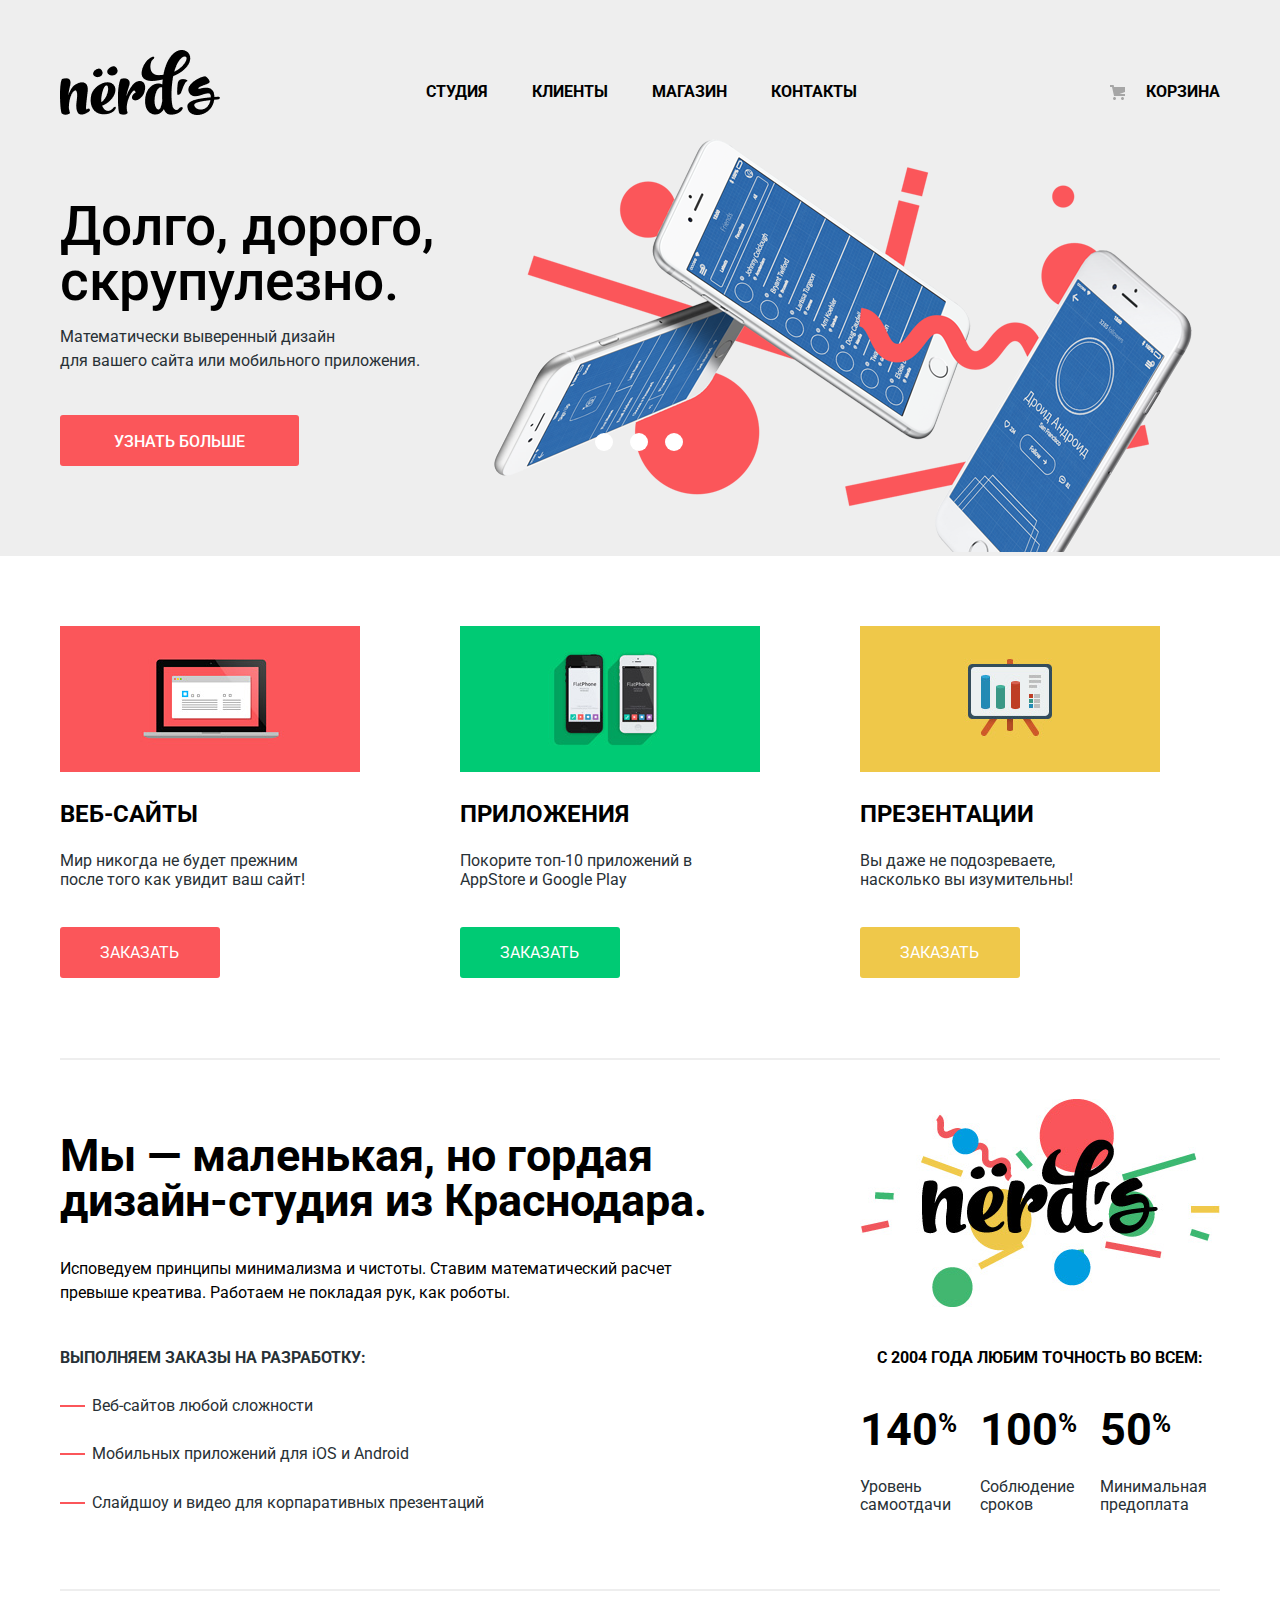
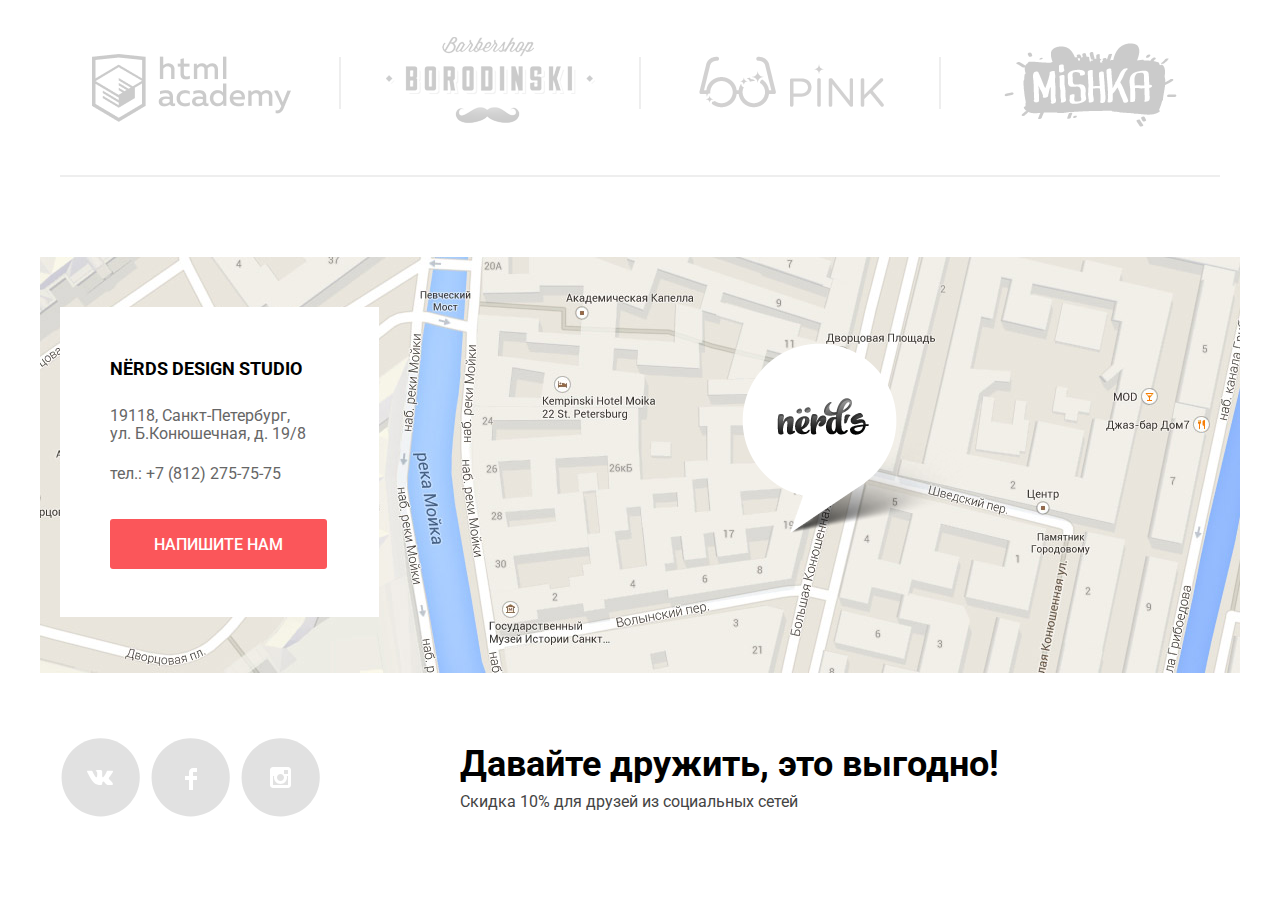
==== commit 81fd181a: "Защита личного проекта «Нёрдс»" ====
--- a/index.html
+++ b/index.html
@@ -36,11 +36,10 @@
 
    <main class="main_slider">
     <section class="slider">
- 
-     <ul class="slide_list">
-      <li class="slide_text slide_current">
-       <div>
-        <h2 class="slide_head"> Долго, дорого, скурпулезно.</h2>
+     <div class="slide_list">
+      <div class="slide_text slide_current">
+       <div>
+        <h2> Долго, дорого, скрупулезно.</h2>
         <p class="slide_description">Математически выверенный дизайн <br> для вашего сайта или мобильного приложения.</p>
         <a class="button_red" href="">
          <p class="text_button_red">Узнать больше</p>
@@ -56,8 +55,8 @@
        <div>
         <img src="img/index_slide1.png" alt="slide" width="760" height="431">
        </div>
-      </li>
-      <li class="slide_text slide" id="slide2">
+      </div>
+      <div class="slide_text slide" id="slide2">
        <div>
         <h2 class="slide_head"> Любим математику как никто другой</h2>
         <p class="slide_description">Никакого креатива, только математические формулы для расчета идеальных пропорций</p>
@@ -69,8 +68,8 @@
        <div>
         <img src="img/index-slide1.png" alt="slide" width="760" height="431">
        </div>
-      </li>
-      <li class="slide_text" id="slide3">
+      </div>
+      <div class="slide_text" id="slide3">
        <div>
         <h2 class="slide_head"> Только ночь, только хардкор</h2>
         <p class="slide_description">Работать днем, как все? Мы против этого. Ближе к полуночи работа только начинается.</p>
@@ -82,34 +81,39 @@
        <div>
         <img src="img/index-slide1.png" alt="slide" width="760" height="431">
        </div>
-      </li>
-     </ul> 
+      </div>
+     </div> 
     </section>
  
     <section class="service">
-     <ul class="servise_list">
-      <li class="servise_block">
-       <img src="img/websites.jpg" alt="Веб-сайты">
+     <div class="servise_list">
+      <div class="servise_block">
+       <img src="img/websites.jpg" alt="Веб-сайты" width="300">
        <h3>Веб-сайты</h3>
        <p> Мир никогда не будет прежним <br>после того как увидит ваш сайт!</p>
        <button type="button" class="button_servise">Заказать</button>
-      </li>
-   
-      <li class="servise_block">
+      </div>
+   
+      <div class="servise_block">
        <img src="img/applications.jpg" alt="Приложения">
        <h3>Приложения</h3>
        <p> Покорите топ-10 приложений в <br>AppStore и Google Play</p>
        <button type="button" class="button_servise_green">Заказать</button>
-      </li>
-   
-      <li class="servise_block">
+      </div>
+   
+      <div class="servise_block">
        <img src="img/presentations.jpg" alt="Презентации">
        <h3>Презентации</h3>
        <p> Вы даже не подозреваете, <br> насколько вы изумительны!</p>
        <button type="button" class="button_servise_yellow">Заказать</button>
-      </li>
-     </ul>
-    </section>
+      </div>
+     </div>
+    </section>
+    
+    <div class="separation_block">
+     <div class="separator"></div>
+    </div>
+    
     
     <section class="index-columns"> 
      <div class="index-column_left">
@@ -117,9 +121,9 @@
       <h3 class="index-text">Иcповедуем принципы минимализма и чистоты. Ставим математический расчет <br> превыше креатива. Работаем не покладая рук, как роботы.</h3>
       <p class="index_p">Выполняем заказы на разработку:</p>
       <ul class="index_list">
-       <li class="index_item">Веб-сайтов любой сложности</li>
-       <li class="index_item">Мобильных приложений для iOS и Android</li>
-       <li class="index_item">Слайдшоу и видео для корпаративных презентаций</li>
+       <li class="index_item"> Веб-сайтов любой сложности</li>
+       <li class="index_item"> Мобильных приложений для iOS и Android</li>
+       <li class="index_item"> Слайдшоу и видео для корпаративных презентаций</li>
       </ul>
      </div>
  
@@ -137,49 +141,60 @@
      </div>
     </section>
     
-    <div class="separator"></div>
+    <div class="separation_block">
+     <div class="separator2"></div>
+    </div>
     
     <section class="logo_block">
+    
      <a class="logo_img htmlacademy" href="https://htmlacademy.ru/intensive/htmlcss">
-     <img src="img/html_academy_logo.png" alt="html%20academy" width="199" height="68">
-     </a>
+      <img src="img/html_academy_logo.png" alt="html%20academy" width="199" height="68">
+     </a>
+     
      
      <div class="separation"> </div>
       
-     <a class="logo_img" href="https://htmlacademy.ru/intensive/htmlcss">
+     
+     <a class="logo_img borodinski" href="https://htmlacademy.ru/intensive/htmlcss">
       <img src="img/borodinski_logo100.png" alt="borodinski">
      </a>
        
      <div class="separation"> </div>
         
-     <a class="logo_img" href="https://htmlacademy.ru/intensive/htmlcss">
+       
+     <a class="logo_img pink" href="https://htmlacademy.ru/intensive/htmlcss">
       <img src="img/pink_logo100.png" alt="pink">
      </a>
        
      <div class="separation"> </div>
-       
-     <a class="logo_img" href="https://htmlacademy.ru/intensive/htmlcss">
+     
+      
+     <a class="logo_img mishka" href="https://htmlacademy.ru/intensive/htmlcss">
       <img src="img/mishka_logo100.png" alt="mishka">
      </a>
     </section>
     
-    <div class="separator"></div>
+    <div class="separation_block">
+     <div class="separator3"></div>
+    </div>
    </main>
 
    <footer class="page_footer">
     <section class="map">
      <div class="map_img"> 
-      <img src="img/map1.png" width="1200" height="346" alt="Карта">
+	  <img src="img/map1200.jpg"  alt="Карта" width="1200">
+      <div class="marker_map">
+      	<img src="img/map_marker1.png">
+      </div>
       <div class="adress">
        <div class="adress_text">  
         <h3 class="adress_head"> Nёrds design studio</h3>
-        <h4 class="adress_tel"> 19118, Санкт-Петербург, <br> ул. Б.Конюшечная, д. 19/8</h4>
+        <h4 class="adress_text2"> 19118, Санкт-Петербург, <br> ул. Б.Конюшечная, д. 19/8</h4>
         <h4 class="adress_tel"> тел.: +7 (812) 275-75-75 </h4>
         <button class="button_red_map map" type="button">Напишите нам</button>
-        </div>
-       </div>
-      <div class="marker_map"> </div>
-     </div>
+       </div>
+	  </div>
+	 </div>
     </section>
    
     <section class="modal modal_login">
@@ -244,8 +259,6 @@
     </ul>
    
    
-   
-   
      <div class="bottom_section">
       <h2> Давайте дружить, это выгодно!</h2>
       <p> Скидка 10% для друзей из социальных сетей</p>
@@ -253,4 +266,4 @@
     </section>
    </footer>
   </body>
-</html>
+</html>--- a/css/style.css
+++ b/css/style.css
@@ -9,35 +9,26 @@
     --color-gray2: #F1F1F1;
     --border-gray: #DBDBDB;
     --visited-pagination: rgba(0, 0, 0, 0.0001);
-    
     --color-shadow: rgba(0, 1, 1, 0.1);
-    
     --button-color-red: #FB565A;
     --button-color-red-hover: #E74246;
     --button-color-red-active: #D7373B;
-    
     --button-color-green: #00CA74;
     --button-color-green-hover: #00BC6C;
     --button-color-green-active: #00AA66;
-    
     --button-color-yellow: #EFC84A;
     --button-color-yellow-hover: #EAB534;
     --button-color-yellow-active: #E5A722;
-    
     --button-color-gray: #EEEEEE;
     --button-color-gray-hover:#DFDFDF;
     --button-color-gray-active:#D5D5D5;
-    
     --checkbox-color: #4D4D4D;
-	
 	--input-color: #D7DCDE;
 	--input-color-hover: #B4B9BB;
-	
 	--modal-shadow: rgba(0, 0, 0, 0.4);
 }
 
 /*  ******* visually-hidden  ********* */
-
 
 .visually-hidden:not(:focus):not(:active),
 input[type="checkbox"].visually-hidden,
@@ -88,12 +79,12 @@
     display: inline-block;
 }
 
-.button_red:active .text_button_red{
+.button_red:active .text_button_red {
     opacity: 30%;
 }
 
 
-/*        */
+/* ************************* */
 
 img {
     max-width: 100%;
@@ -108,7 +99,7 @@
 .page-body {
     min-height: 100%;
     display: grid;
-    grid-template-rows: min-content 1fr min-content;  
+    grid-template-rows: min-content 1fr min-content;
 }
 
 body {
@@ -122,9 +113,6 @@
 	text-decoration: none;
 }
 
-
-
-
 /* ********* Main header *********** */
 
 .header_logo {
@@ -132,24 +120,22 @@
 	height: 65px;
 } 
 
-
 .header_logo:active {
 	opacity: 30%;
 }
-
-
 
 .main_header {
     background-color: var(--background-color);
 	width: 100%;
+	padding-top: 49px;
+}
+
+/* ******** Main navigation ********* */
+
+.main_navigation {
+	width: 1160px;
 	padding-left: 20px;
 	padding-right: 20px;
-}
-
-/* ******** Main navigation ********* */
-
-.main_navigation {
-	width: 1160px;
 	margin: 0 auto;
     display: grid;
     grid-template-columns: 1fr 1fr;
@@ -166,23 +152,13 @@
     background-color: transparent;
     text-transform: uppercase;
     font-weight:bold;
-    width:796px;
     margin:0;
     padding:0;
     align-content: end;
     grid-column-gap: 209px;
 }
 
-.container {
 	
-	
-}
-
-.cont_r {
-	
-	
-}
-
 .navigation_list {
     display: grid;
     grid-template-columns: 1fr 1fr 1fr 1fr;
@@ -236,7 +212,7 @@
     margin-right: 44px;
 }
 
-.navigation_a{
+.navigation_a {
     position: relative;
     padding-left: 36px;
 }
@@ -258,28 +234,24 @@
     display: block;
 }
 
-
-
 /* ********  Slide Block ************ */
 
 .main_slider {
+	padding-bottom: 80px;
+	width: 100%;
+}
+
+.slider {
 	background-color: var(--background-color);
 	width: 100%;
 }
 
-.slider {
+.slide_list {
+	padding-left: 20px;
+	padding-right: 20px;
+	width: 1160px;
 	margin: 0 auto;
-	width: 1160px;
-	margin-bottom: 80px;
-    
-}
-
-.slide_list {
-    list-style: none;
-    margin: 0;
-    padding: 0;
-}
-
+}
 
 #slide2 {
     display: none;
@@ -296,30 +268,33 @@
 .slide_text {
     display: grid;
     grid-template-columns: 400px 760px;
-    background-color: var(--background-color);
     position: relative;
-}
-.slide_head {
+	margin: 0;
+	padding: 0;
+}
+
+.slide_text h2 {
+	margin: 0;
+	padding-top: 78px;
     font-size: 55px;
     font-weight: 500;
-    line-height: 55px;
+	line-height: 55px;
     color: var(--link-color);
 }
 
 .slide_description {
     color: var(--basic-color);
     line-height: 24px;
-    margin-bottom: 38px;
-}
-
+    margin-bottom: 44px;
+}
 
 .slider_button {
     position: absolute;
 	display: flex;
 	width: 88px;
 	justify-content: space-between;
-    bottom: 96px;
-    left: 536px;
+    bottom: 105px;
+    left: 535px;
 }
 
 .slider_button button {
@@ -331,7 +306,6 @@
 }
 
 .button_current {
-	
 	width: 18px;
 	height: 18px;
 	background-color: var(--button-color);
@@ -341,6 +315,14 @@
 
 /* *********************************** */
 
+.service {
+	width: 1160px;
+	margin: 0 auto;
+    margin-bottom: 80px;
+	padding-left: 20px;
+	padding-right: 20px;
+	padding-top: 70px;
+}
 
 .servise_list {
     display: grid;
@@ -349,45 +331,41 @@
     grid-template-columns: 400px 400px 400px;
 }
 
-.service{
-	width: 1160px;
-	margin: 0 auto;
-    margin-bottom: 80px;
-}
-
-
 .service p {
     color: var(--basic-color);
-    line-height: 24px;
-}
-
-.service h3  {
+	padding-bottom: 22px;
+}
+
+.service h3 {
     font-size: 24px;
     text-transform: uppercase;
 }
 
 .service button {
     font-size: 16px;
+	padding-left: 39px;
+	padding-right: 40px;
+	padding-top: 17px;
+	padding-bottom: 15px;
     color: var(--button-color);
     text-transform: uppercase;
 }
 
-.servise_block {
-}
 
 .servise_list {
     display:grid;
-    grid-template-columns: 1fr 1fr 1fr;
-    list-style: none;
-    
-}
-
-
+    grid-template-columns: 400px 400px 400px;
+}
+
+.servise_block {
+	margin-right: 100px;
+}
+	
 
 /* ********* Красная кнопка ********* */
 
 .button_servise, .button_servise_green, .button_servise_yellow {
-    
+	width: 160px;
     color: var(--basic-white);
     vertical-align: middle;
     text-transform: uppercase;
@@ -405,7 +383,7 @@
     background-color: var(--button-color-red-hover);
 }
 
-.button_servise:active{
+.button_servise:active {
     background-color: var(--button-color-red-active);
 }
 
@@ -445,55 +423,44 @@
 }
 
 
-/* ********* Кнопка Фильтр *********** */
-
-
-
-
-/* ************************************* МЫ МАЛЕНЬКАЯ, НО ГОРДАЯ ДИЗАЙН СТУДИЯ ************************************** */
+/* ************************** */
 
 .index-columns {
 	width: 1160px;
 	margin: 0 auto;
     display:grid;
     grid-template-columns: 1fr 360px;
-    margin-bottom: 73px;
+    margin-bottom: 27px;
+	padding-left: 20px;
+	padding-right: 20px;
 }
 
 
 .index-head {
     font-size: 45px;
+	line-height: 45px;
+	margin: 0;
+	padding-top: 34px;
+	padding-bottom: 18px;
+}
+
+.index-text {
+    font-weight: normal;
+    line-height: 24px;
+    margin-bottom: 44px;
+    font-size: 16px;
+}
+
+.index_p {
+    text-transform: uppercase;
+    font-weight: bold;
+    margin-bottom: 30px;
+    color: var(--basic-color);
 }
 
 .index-columns2 {
     margin-left: 0;
     padding-left: 0;
-}
-
-/*
-.index_item::before {
-  content: "";
-  position: absolute;
-  top: 8px;
-  left: 0;
-  width: 8px;
-  height: 8px;
-  background-color: var(--basic-color);
-  transform: rotate(45deg);
-} */
-
-.index-text {
-    font-weight: normal;
-    line-height: 24px;
-    margin-bottom: 40px;
-    font-size: 16px;
-}
-
-.index_p {
-    text-transform: uppercase;
-    font-weight: bold;
-    margin-bottom: 24px;
-    color: var(--basic-color);
 }
 
 .index_list {
@@ -502,12 +469,11 @@
     width: 600px;
 }
 
-
 .index_item {
     position: relative;
     padding-left: 32px;
     color: var(--basic-color);
-    line-height: 24px;
+	margin-bottom: 30px;
 }
 
 .index_item::before {
@@ -520,14 +486,12 @@
     left: 0px;
 }
 
-
 /*___________________________________*/
 
 .container_advantages {
     display: grid;
     align-items: center;
     align-content: center;
-    
     font-size: 16px;
     text-transform: uppercase;
     font-weight: bold;
@@ -536,7 +500,7 @@
 }
 
 .nerds_advantages {
-    margin-bottom: 37px;
+    margin-bottom: 26px;
     }
 
 .list_advantages {
@@ -550,7 +514,8 @@
 
 
 .quantity {
-    text-align: left
+    text-align: left;
+	margin-top: 15px;
 }
 
 .quantity span {
@@ -571,15 +536,44 @@
 
 /* ******* Блок с логотипами *******  */
 
-.logo_block{
+.logo_block {
 	width: 1160px;
 	margin: 0 auto;
     display: grid;
-    grid-template-columns: 199px 1fr 209px 1fr 185px 1fr 173px;
+    grid-template-columns: 1fr 1fr 1fr 1fr 1fr 1fr 1fr;
     align-items:center;
-    grid-column-gap: 50px;
-    
-    
+}
+
+.htmlacademy {
+	width: 199px;
+	padding-bottom: 49px;
+	padding-top: 63px;
+	padding-left: 32px;
+	padding-right: 48px;
+}
+
+.borodinski {
+	width: 209px;
+	padding-bottom: 44px;
+	padding-top: 46px;
+	padding-left: 45px;
+	padding-right: 44px;
+}
+
+.pink {
+	width: 185px;
+	padding-bottom: 63px;
+	padding-top: 65px;
+	padding-left: 58px;
+	padding-right: 55px;
+}
+
+.mishka {
+	width: 173px;
+    padding-bottom: 44px;
+	padding-top: 52px;
+	padding-left: 63px;
+	padding-right: 43px;
 }
 
 .logo_img {
@@ -598,11 +592,36 @@
 
 /*  ********   РАЗДЕЛИТЕЛИ   ********** */
 
+.separation_block {
+	display: block;
+	width: 1160px;
+	margin: 0 auto;
+}
+
 .separator {
+	
+	padding-left: 20px;
+	padding-right: 20px;
     height: 2px;
-    width: 1160px;
-    margin-bottom: 46px;
+    margin-bottom: 39px;
     background-color: var(--background-color);
+	justify-content: center;
+}
+
+.separator2 {
+	padding-left: 20px;
+	padding-right: 20px;
+    height: 2px;
+    background-color: var(--background-color);
+	justify-content: center;
+}
+
+.separator3 {
+	padding-left: 20px;
+	padding-right: 20px;
+    height: 2px;
+    background-color: var(--background-color);
+	justify-content: center;
 }
 
 .separation {
@@ -612,8 +631,6 @@
 }
 
 /* ********* Модальное окно ********   */
-
-
 
 .modal {
 	position: fixed;
@@ -621,8 +638,8 @@
 	right: 0;
 	bottom: 0;
 	left: 0;
-	margin: auto;
-	color: black;
+	margin: 0 auto;
+	color: var(--link-color);
 	background-color: var(--button-color);
 }
 
@@ -634,7 +651,7 @@
 	width: 960px;
 	height: 500px;
 	box-shadow: 0px 20px 40px var(--modal-shadow);
-	padding-top: 63px;
+	padding-top: 55px;
 }
 
 
@@ -649,7 +666,7 @@
 }
 
 .modal_text {
-	display: block;
+	padding-top: 8px;
 	font-size: 45px;
 	font-weight: bold;
 	margin: 0;
@@ -685,24 +702,23 @@
 #email:hover, 
 #text1:hover {
 	border: 2px solid var(--input-color-hover);
-}
-
-#name:active,
+	color: var(--accent-color);
+	opacity: 0.5;
+}
+
 #name:focus,
-#email:active,
 #email:focus,
-#text1:active,
 #text1:focus {
 	border: 2px solid var(--link-color);
-	color:aqua;
+	color: var(--accent-color);
 }
 
 #name:invalid,
 #email:invalid, 
 #text1:invalid {
 	border: 2px solid var(--button-color-red-hover);
-}
-
+	color: var(--button-color-red-hover);
+}
 
 .login_form input {
 	width: 360px;
@@ -714,7 +730,6 @@
 	padding: 16px;
 }
 
-
 .login_form textarea {
 	width: 760px;
 	background-color: var(--button-color);
@@ -725,13 +740,7 @@
 	padding: 16px;
 }
 
-
-
-
-
       /* Кнопка Формы отправить */
-
-
 
 .submit_form {
 	font-size: 16px;
@@ -747,19 +756,15 @@
 	margin-top: 47px;
 }
 
-
 .submit_form:hover,
 .submit_form:focus {
     background-color: var(--button-color-red-hover);
 } 
 
-
 .submit_form:active {
     background-color: var(--button-color-red-active);
     box-shadow: inset 0px 3px 0px var(--color-shadow);
 }
-
-
 
 
 /*  _____  Кнопка Закрыть ___________ */
@@ -784,14 +789,10 @@
 	background-image: url("data:image/svg+xml,%3Csvg width='21' height='21' viewBox='0 0 21 21' fill='none' xmlns='http://www.w3.org/2000/svg'%3E%3Cg opacity='0.1'%3E%3Cpath d='M13.3299 10.5005L20.7072 3.12321C21.0963 2.7317 21.0963 2.09952 20.7072 1.70801L19.292 0.291799C18.9005 -0.0972665 18.2683 -0.0972665 17.8768 0.291799L10.4995 7.67009L3.12221 0.2928C2.7307 -0.0962657 2.09852 -0.0962657 1.70701 0.2928L0.291799 1.70801C-0.0972665 2.09952 -0.0972665 2.7317 0.291799 3.12321L7.66909 10.5005L0.291799 17.8778C-0.0972665 18.2693 -0.0972665 18.9015 0.291799 19.293L1.70801 20.7082C2.09952 21.0973 2.7317 21.0973 3.12321 20.7082L10.5005 13.3309L17.8778 20.7082C18.2693 21.0973 18.9015 21.0973 19.293 20.7082L20.7082 19.293C21.0973 18.9015 21.0973 18.2693 20.7082 17.8778L13.3299 10.5005Z' fill='%23FB565A'/%3E%3C/g%3E%3C/svg%3E%0A");
 }
 
-
-
-
-
 /*  ___________________________ */
 
 .filter {
-	margin-top: 55px;
+	margin-top: 52px;
 }
 
 .filter legend {
@@ -813,11 +814,19 @@
 /* *********** Сортировка ********* */
 
 .header_text {
-    margin-top: 72px;
-    margin-bottom: 108px;
+	width: 1160px;
+	margin-left: auto;
+	margin-right: auto;
+	margin-top: 69px;
+    margin-bottom: 111px;
+}
+
+.header_text_div {
+	margin-left: 200px;
+    width: 745px;
     font-size: 55px;
     font-weight: 500;
-    text-align: center;
+	text-align: center;
 }
 
 /* *********** Сортировка ********* */
@@ -825,7 +834,7 @@
 .sort {
     display: flex;
     margin-bottom: 55px;
-    margin-top: 55px;
+    margin-top: 50px;
     align-items: flex-end;
 }
 
@@ -876,7 +885,7 @@
     
 /* ********** Каталог *********** */
 
-.main_catalog{
+.main_catalog {
 	width: 1160px;
 	margin: 0 auto;
     display: grid;
@@ -899,22 +908,20 @@
     list-style: none;
 }
 
-
 .container_product {
     position:relative;
     overflow: hidden;
     border-radius: 5px;
     width: 360px;
-    height: 620px;
+    height: 619px;
     margin-right:40px;
     margin-bottom: 30px;
     border-radius: 5px;
 }
 
-
 .catalog_product {
     display: grid;
-    grid-template-rows: 40px 576px;
+    grid-template-rows: 40px 578px;
     grid-template-columns: 1fr;
     width: 360px;
     height: 620px;
@@ -929,6 +936,9 @@
     width: 360px;
     height: 231px;
     background-color: var(--background-color);
+	opacity: 0%;
+    padding-top: 30px;
+    text-align: center;
 }
 
 .container_product:hover,
@@ -951,12 +961,6 @@
     margin-right:0;
 }
 
-.product_description {
-    opacity: 0%;
-    padding-top: 26px;
-    text-align: center;
-}
-
 .container_product:hover .product_description, 
 .container_product:focus .product_description {
     opacity: 1;
@@ -966,17 +970,6 @@
     font-size: 18px;
     font-weight: bold;
     text-transform: uppercase;
-    margin-bottom: 12px;
-}
-
-.name_product:hover,
-.name_product:focus {
-    color: var(--button-color-red);
-}
-
-.name_product:active {
-    color: var(--link-color);
-    opacity: 30%;
 }
 
 .name2 {
@@ -984,8 +977,18 @@
     color: var(--adress-color);
     margin-bottom: 32px;
     line-height: 18px;
-}
-
+	margin-top: 20px;
+}
+
+.name_product:hover,
+.name_product:focus {
+    color: var(--button-color-red);
+}
+
+.name_product:active {
+    color: var(--link-color);
+    opacity: 30%;
+}
 
 .button_price {
     background-color: var(--button-color-red);
@@ -1003,7 +1006,7 @@
     background-color: var(--button-color-red-hover);
 }
 
-.button_price:active{
+.button_price:active {
     background-color: var(--button-color-red-active);
     box-shadow: inset 0px 3px 0px var(--color-shadow);
 }
@@ -1020,9 +1023,12 @@
     border: none;
 }
 
-
 .features_filter {
-	margin-top: 43px;
+	margin-top: 31px;
+}
+
+.features {
+	padding-bottom: 5px;
 }
 
 
@@ -1046,7 +1052,6 @@
 .price_scale {
     height: 2px;
     background: #d7dcde;
-    
 }
 
 .price_bar {
@@ -1067,7 +1072,6 @@
     background-color: var(--color-gray);
     box-shadow: 0 2px 1px 0 #cfcfcf;
     cursor: pointer;
-    
 }
 
 .toggle_min {
@@ -1091,22 +1095,26 @@
     
 .input_price {
     width: 60px;
-    padding: 10px;
-    text-align: center;
+	padding: 10px;
     color: var(--basic-color);
     border: none;
     border-radius: 5px;
     background: var(--background-color);
+	text-align: center;
+	margin-left: 10px;
 }
     
 /* ********* Фильтры чекбоксы ********  */
+
+.grid_filter {
+	margin-top: 61px;
+}
 
 .legend_filter {
     font-size: 18px;
     text-transform: uppercase;
     line-height: 24px;
     font-weight: 700;
-    
 }
 
 .label_checkbox {
@@ -1124,7 +1132,7 @@
 .label_checkbox::before {
 	content: "";
 	position: absolute;
-	left: 0px;
+	left: 0;
 	top: 0;
 	width: 16px;
 	height: 16px;
@@ -1133,7 +1141,6 @@
     opacity: 40%;
 }
 
-
 .label_checkbox:hover::before,
 .label_checkbox:focus::before {
     opacity: 100%;
@@ -1144,16 +1151,14 @@
 	content: "";
 	position: absolute;
 	top: 0;
-	left: 0;
+	left: 5px;
 	width: 26px;
 	height: 23px;
 	background-image: url("data:image/svg+xml,%3Csvg width='22' height='18' viewBox='0 0 22 18' fill='none' xmlns='http://www.w3.org/2000/svg'%3E%3Cpath d='M3.23726 6.48591L0.426758 9.31491L8.15887 17.0979L21.9998 3.16591L19.1903 0.336914L8.15887 11.4389L3.23726 6.48591Z' fill='%234D4D4D'/%3E%3C/svg%3E%0A");
 	
 	background-repeat: no-repeat;
 	background-position: 0 0;
-	
-}
-
+}
 
 .checkbox_filter:checked: + label::after {	
 }
@@ -1162,11 +1167,10 @@
 
 .filter_legend {
     margin-bottom: 19px;
-    margin-top: 46px;
 }
 
 .filter_option {
-    padding-bottom: 15px;
+    padding-bottom: 22px;
 }
 
 .label_radio {
@@ -1223,10 +1227,9 @@
 	background-color: var(--button-color-gray);
     border-radius: 3px;
     border: none;
-	margin-top: 48px;
+	margin-top: 28px;
 }
     
-
 .button_gray:hover,
 .button_gray:focus {
     background-color: var(--button-color-gray-hover);
@@ -1237,13 +1240,11 @@
     box-shadow: inset 0px 3px 0px rgba(0, 1, 1, 0.1);
 }
 
-    
 
 /* ***********  Пагинация *********** */
 
 .pagination {
     display: flex;
-    padding: 0 5px;
 }
 
 .pagination_button {
@@ -1254,13 +1255,18 @@
     padding-right: 20px;
     border-radius: 3px;
     background-color: var(--background-color);
-    flex: 1 1 auto;
+    flex: 1 1 1 auto;
     margin: 0 5px;
     color: var(--link-color);
     text-transform: uppercase;
     font-weight: 500;
 }
 
+.next {
+	padding-left: 78px;
+	padding-right: 77px;
+}
+
 .pagination_button:hover,
 .pagination_button:focus {
     background-color: var(--button-color-gray-hover);
@@ -1274,26 +1280,21 @@
 .pagination_button:visited {
     background: var(--visited-pagination);
     border: 3px solid var(--border-gray);
-    box-sizing: border-box;
-    
-}
-
+    box-sizing: border-box; 
+}
 
 /* *********** FOOTER *************  */
 
 .page_footer {
-	width: 1160px;
-	margin: 0 auto;
     display: grid;
-    margin-bottom: 76px;
-    
+    margin: 0 auto;
+	padding-bottom: 76px;
 }
 
 /* Map */
 
 .map{
-    margin-bottom: 68px;
-    
+    padding-bottom: 50px;
 }
 
 .map_img {
@@ -1302,32 +1303,42 @@
 
 .adress {
     background-color: var(--button-color);
+    height: 310px;
     width: 319px;
-    height: 308px;
     position:absolute;
-    top: 19px;
-    left: 140px;
+    top: 50px;
+    left: 20px;
+}
+
+.adress_text {
+    padding-top: 35px;
+    padding-left: 50px;
+    line-height: 18px;
 }
 
 .adress_head {
     text-transform: uppercase;
     font-size: 18px;
-}
-
-.adress_text {
-    margin-top: 49px;
-    margin-left: 50px;
-    line-height: 18px;
+	padding-bottom: 8px;
+}
+
+.adress_text2 {
+	font-weight: normal;
+    color: var(--adress-color);
 }
 
 .adress_tel {
     font-weight: normal;
     color: var(--adress-color);
-}
-
-marker_map {
-    position: absolute
-    left: 100px;
+	padding-bottom: 15px;
+}
+
+.marker_map {
+	width: 231px;
+	height: 190px;
+    position: absolute;
+	top:86px;
+    left: 702px;
 }
     
 
@@ -1355,7 +1366,6 @@
 .button_red_map:active {
     background-color: var(--button-color-red-active);
     box-shadow: inset 0px 3px 0px var(--color-shadow);
-    
 }
 
 .map {
@@ -1366,12 +1376,12 @@
     opacity: 30%;
 }
 
-
-
-
 /* **********   Соцсети  ************* */
 
 .social_network {
+	padding-left: 20px;
+	padding-right: 20px;
+	margin: 0;
     display: grid;
     grid-template-columns: 261px 1fr;
     grid-column-gap: 139px;
@@ -1386,6 +1396,7 @@
     align-items: center;
     justify-items: start;
     width: 261px;
+	grid-column-gap: 9px;
 }
 
 .vk, .facebook, .instagram {
@@ -1417,14 +1428,14 @@
 
 .bottom_section {
     text-align: start;
-    
 }
 
 .bottom_section h2 {
     font-size: 36px;
     line-height: 14px;
+	margin-bottom: 22px;
 }
 
 .bottom_section p {
     color: var(--accent-color);
-}+}
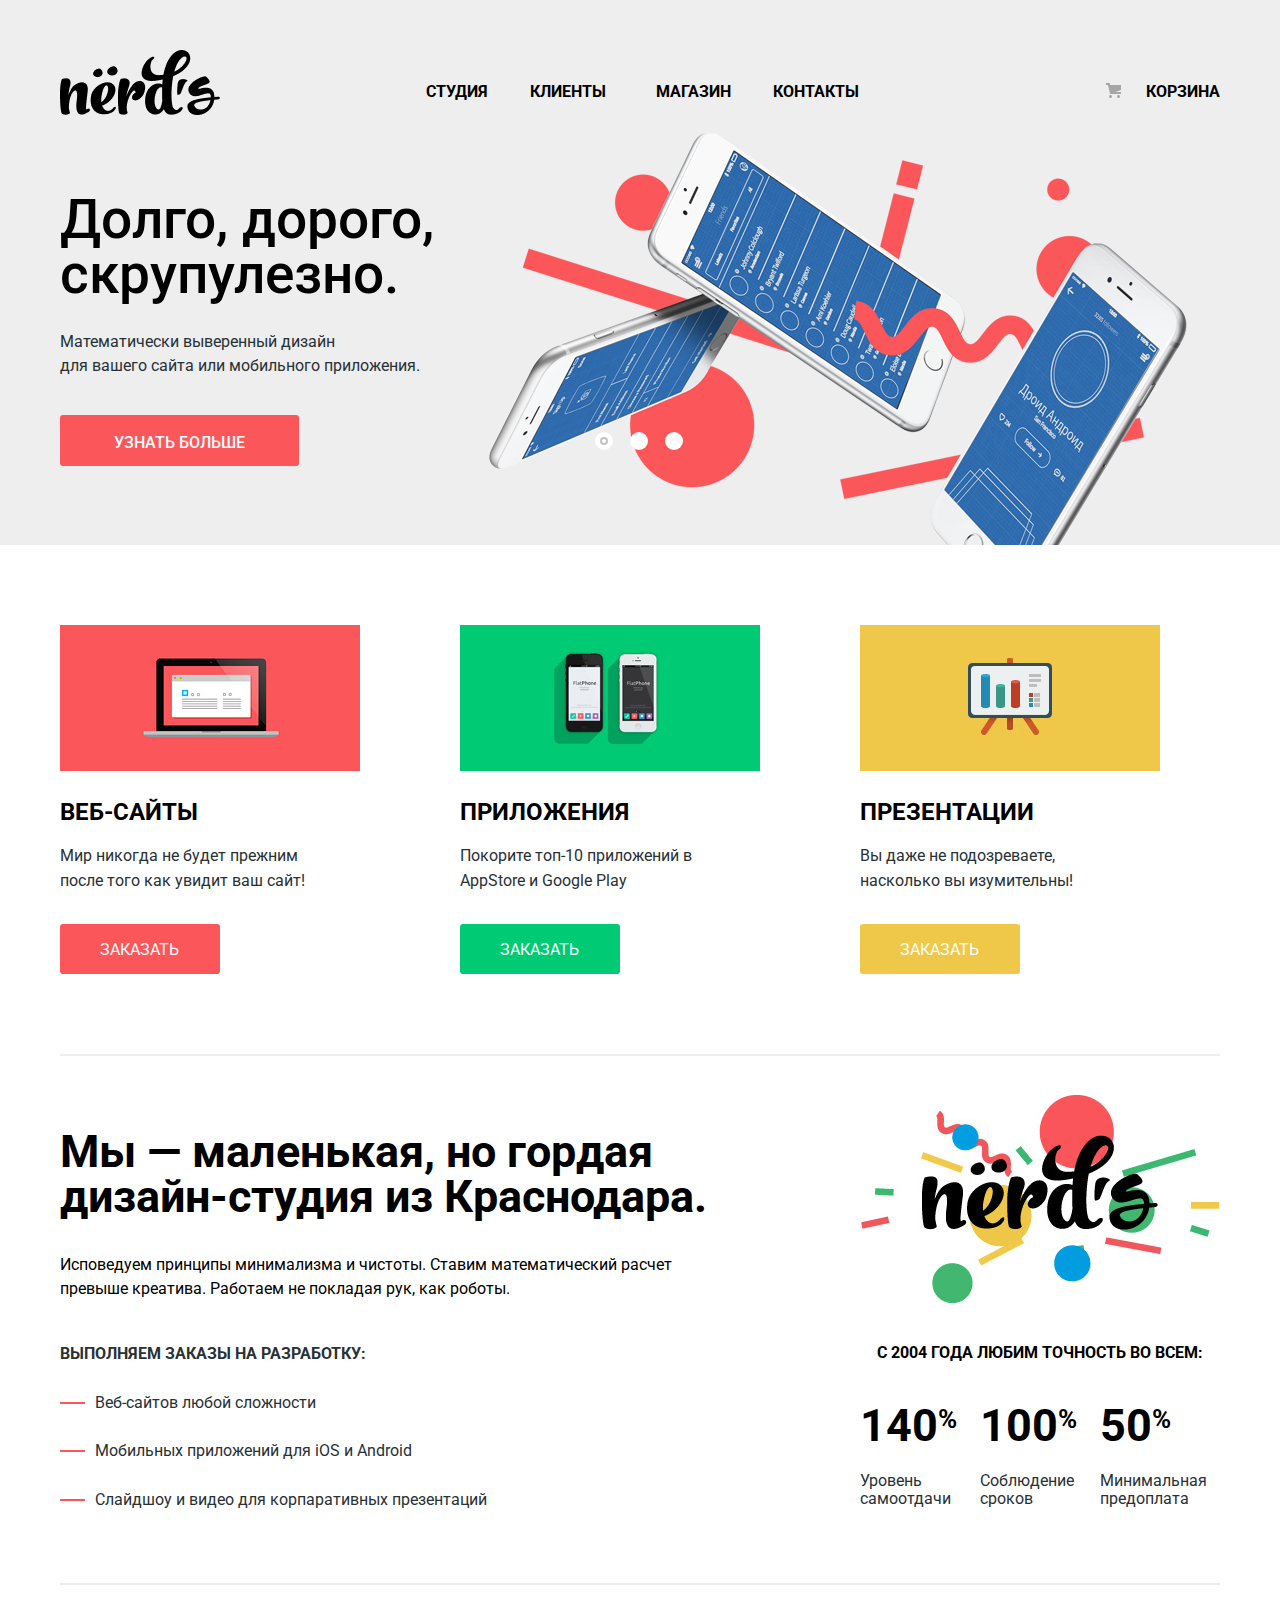
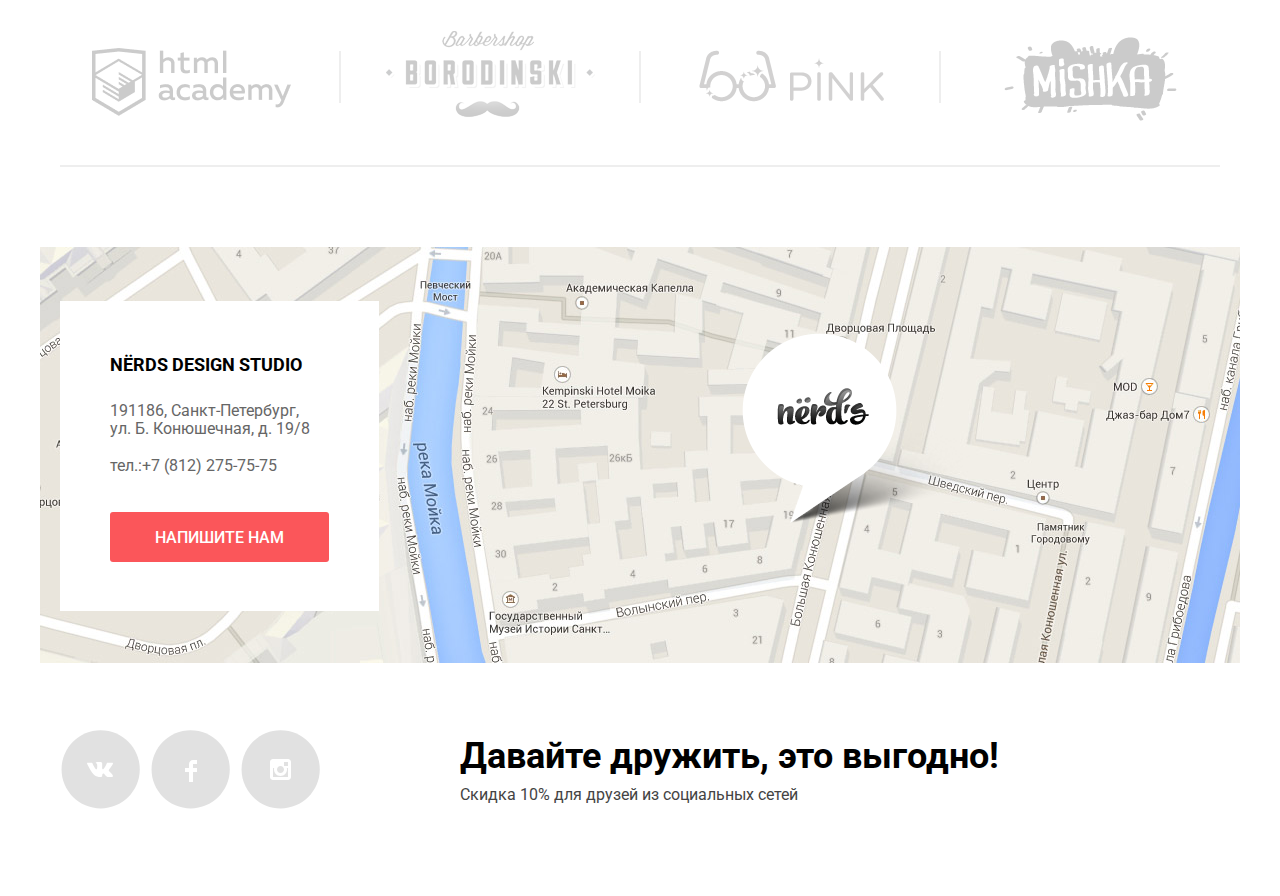
==== commit 61c7af94: "Защита личного проекта «Нёрдс»" ====
--- a/index.html
+++ b/index.html
@@ -7,18 +7,17 @@
    <link href="https://fonts.googleapis.com/css2?family=Roboto:wght@400;500;700&display=swap" rel="stylesheet">
    <title>HTML Academy: Нёрдс</title>
   </head>
-  
   <body class="page-body">
    <header class="main_header">
     <nav class="main_navigation">
-     <a class="header_logo" href="index.html"><img src="img/nerds-logo.png" alt="Нёрдс" width="160" height="65"></a>
+     <a class="header_logo" href="index.html"><img src="img/nerds-logo.png" alt="Нёрдс" width="160" height="66"></a>
      <div class="navigation"> 
       <ul class="navigation_list">
        <li class="navigation_item">
         <a class="navigation_li" href="">Студия</a>
        </li>
        <li class="navigation_item">
-        <a class="navigation_li" href="">Клиенты</a>
+        <a class="navigation_li customers" href="">Клиенты</a>
        </li>
        <li class="navigation_item">
         <a class="navigation_li" href="">Магазин</a>
@@ -33,7 +32,6 @@
      </div>
     </nav>
    </header>
-
    <main class="main_slider">
     <section class="slider">
      <div class="slide_list">
@@ -44,14 +42,12 @@
         <a class="button_red" href="">
          <p class="text_button_red">Узнать больше</p>
         </a>
-       
         <div class="slider_button">
          <button class="button_current" type="button"></button>
          <button type="button"></button>
          <button type="button"></button>
         </div>
        </div>
-       
        <div>
         <img src="img/index_slide1.png" alt="slide" width="760" height="431">
        </div>
@@ -64,9 +60,8 @@
          <p class="text_button_red">Узнать больше</p>
         </a>
 	   </div>
-      
-       <div>
-        <img src="img/index-slide1.png" alt="slide" width="760" height="431">
+       <div>
+        <img src="img/index_slide1.png" alt="slide" width="760" height="431">
        </div>
       </div>
       <div class="slide_text" id="slide3">
@@ -77,44 +72,37 @@
          <p class="text_button_red">Узнать больше</p>
         </a>
        </div>
-       
-       <div>
-        <img src="img/index-slide1.png" alt="slide" width="760" height="431">
+       <div>
+        <img src="img/index_slide1.png" alt="slide" width="760" height="431">
        </div>
       </div>
      </div> 
     </section>
- 
     <section class="service">
      <div class="servise_list">
       <div class="servise_block">
-       <img src="img/websites.jpg" alt="Веб-сайты" width="300">
+       <img src="img/websites.jpg" alt="Веб-сайты" width="300" height="146">
        <h3>Веб-сайты</h3>
        <p> Мир никогда не будет прежним <br>после того как увидит ваш сайт!</p>
        <button type="button" class="button_servise">Заказать</button>
       </div>
-   
       <div class="servise_block">
-       <img src="img/applications.jpg" alt="Приложения">
+       <img src="img/applications.jpg" alt="Приложения" width="300" height="146">
        <h3>Приложения</h3>
        <p> Покорите топ-10 приложений в <br>AppStore и Google Play</p>
        <button type="button" class="button_servise_green">Заказать</button>
       </div>
-   
       <div class="servise_block">
-       <img src="img/presentations.jpg" alt="Презентации">
+       <img src="img/presentations.jpg" alt="Презентации" width="300" height="146">
        <h3>Презентации</h3>
        <p> Вы даже не подозреваете, <br> насколько вы изумительны!</p>
        <button type="button" class="button_servise_yellow">Заказать</button>
       </div>
      </div>
     </section>
-    
     <div class="separation_block">
      <div class="separator"></div>
     </div>
-    
-    
     <section class="index-columns"> 
      <div class="index-column_left">
       <h2 class="index-head">Мы — маленькая, но гордая <br> дизайн-студия из Краснодара.</h2>
@@ -126,9 +114,8 @@
        <li class="index_item"> Слайдшоу и видео для корпаративных презентаций</li>
       </ul>
      </div>
- 
      <div class="container_advantages">
-      <img class="nerds_advantages" src="img/nerds-illustration1.png" alt="Nerds">
+      <img class="nerds_advantages" src="img/nerds-illustration1.png" alt="Nerds" width="360" height="208">
       <p>С 2004 года любим точность во всем:</p>
       <ul class="list_advantages">
        <li class="quantity"><span>140</span><sup>%</sup><br> <p>Уровень самоотдачи</p>
@@ -140,63 +127,47 @@
       </ul>
      </div>
     </section>
-    
     <div class="separation_block">
      <div class="separator2"></div>
     </div>
-    
     <section class="logo_block">
-    
      <a class="logo_img htmlacademy" href="https://htmlacademy.ru/intensive/htmlcss">
       <img src="img/html_academy_logo.png" alt="html%20academy" width="199" height="68">
      </a>
-     
-     
      <div class="separation"> </div>
-      
-     
      <a class="logo_img borodinski" href="https://htmlacademy.ru/intensive/htmlcss">
-      <img src="img/borodinski_logo100.png" alt="borodinski">
-     </a>
-       
+      <img src="img/borodinski_logo100.png" alt="borodinski" width="209" height="90">
+     </a>
      <div class="separation"> </div>
-        
-       
      <a class="logo_img pink" href="https://htmlacademy.ru/intensive/htmlcss">
-      <img src="img/pink_logo100.png" alt="pink">
-     </a>
-       
+      <img src="img/pink_logo100.png" alt="pink" width="185" height="52">
+     </a>
      <div class="separation"> </div>
-     
-      
      <a class="logo_img mishka" href="https://htmlacademy.ru/intensive/htmlcss">
-      <img src="img/mishka_logo100.png" alt="mishka">
-     </a>
-    </section>
-    
+      <img src="img/mishka_logo100.png" alt="mishka" width="173" height="84">
+     </a>
+    </section>
     <div class="separation_block">
      <div class="separator3"></div>
     </div>
    </main>
-
    <footer class="page_footer">
     <section class="map">
      <div class="map_img"> 
-	  <img src="img/map1200.jpg"  alt="Карта" width="1200">
+	  <img src="img/map1200.jpg"  alt="Карта" width="1200" height="416">
       <div class="marker_map">
-      	<img src="img/map_marker1.png">
+      	<img src="img/map_marker1.png" alt="marker" width="231" height="190">
       </div>
       <div class="adress">
        <div class="adress_text">  
         <h3 class="adress_head"> Nёrds design studio</h3>
-        <h4 class="adress_text2"> 19118, Санкт-Петербург, <br> ул. Б.Конюшечная, д. 19/8</h4>
-        <h4 class="adress_tel"> тел.: +7 (812) 275-75-75 </h4>
+        <h4 class="adress_text2"> 191186, Санкт-Петербург, <br> ул. Б. Конюшечная, д. 19/8</h4>
+        <h4 class="adress_tel"> тел.:+7 (812) 275-75-75 </h4>
         <button class="button_red_map map" type="button">Напишите нам</button>
        </div>
 	  </div>
 	 </div>
     </section>
-   
     <section class="modal modal_login">
      <p class="modal_text">Напишите нам</p>
      <form class="login_form">
@@ -205,25 +176,20 @@
         <label class="label_form" for="name">Ваше имя:</label>
         <input id="name" type="text" placeholder="Имя Фамилия">
        </div>
-           
        <div class="form_input">
         <label for="email" class="label_form">Ваш email:</label>
         <input id="email" type="text" placeholder="email@example.com"><br>
        </div>
-      </div>
-          
-      <div class="form_textarea">
-       <label for="text1" class="label_form">Текст письма:</label>
-       <textarea id="text1" rows="3" placeholder="В свободной форме"></textarea>
-      </div>
-           
+       <div class="form_textarea">
+        <label for="text1" class="label_form">Текст письма:</label>
+        <textarea id="text1" rows="3" placeholder="В свободной форме"></textarea>
+       </div>
+      </div>
       <button  class="submit_form" type="submit">Отправить</button>
      </form>
-       
      <button class="modal_close" type="button" aria-label="Закрыть">
      </button>
     </section>
- 
     <section class="social_network">
      <ul class="icon_list">
       <li class="vk">
@@ -235,30 +201,25 @@
         </svg>
        </a>
       </li>
-       
-     <li class="facebook">
-      <a href="">
-       <svg width="81" height="81" viewBox="0 0 81 81" fill="none" xmlns="http://www.w3.org/2000/svg">
-       <path fill-rule="evenodd" clip-rule="evenodd" d="M40.6617 1.2116C62.2692 1.2116 79.7856 18.7282 79.7856 40.336C79.7856 61.9432 62.2692 79.4597 40.6617 79.4597C19.054 79.4597 1.53754 61.9432 1.53754 40.336C1.53754 18.7282 19.054 1.2116 40.6617 1.2116Z" fill="white"/>
-       <path class="icon_background" fill-rule="evenodd" clip-rule="evenodd" d="M40.6617 1.2116C62.2692 1.2116 79.7856 18.7282 79.7856 40.336C79.7856 61.9432 62.2692 79.4597 40.6617 79.4597C19.054 79.4597 1.53754 61.9432 1.53754 40.336C1.53754 18.7282 19.054 1.2116 40.6617 1.2116Z" fill="#E1E1E1"/>
-       <path class="icon_logo" d="M47 35V31H43C40.7909 31 39 32.7909 39 35V39H35V43H39V53H43V43H47V39H43V35H47Z" fill="white"/>
-       </svg>
-      </a>
-     </li>  
-       
-       
-     <li class="instagram">
-      <a  href="">
-       <svg width="81" height="81" viewBox="0 0 81 81" fill="none" xmlns="http://www.w3.org/2000/svg">
-       <path fill-rule="evenodd" clip-rule="evenodd" d="M40.6617 1.2116C62.2692 1.2116 79.7856 18.7282 79.7856 40.336C79.7856 61.9432 62.2692 79.4597 40.6617 79.4597C19.054 79.4597 1.53754 61.9432 1.53754 40.336C1.53754 18.7282 19.054 1.2116 40.6617 1.2116Z" fill="white"/>
-       <path class="icon_background" fill-rule="evenodd" clip-rule="evenodd" d="M40.6617 1.2116C62.2692 1.2116 79.7856 18.7282 79.7856 40.336C79.7856 61.9432 62.2692 79.4597 40.6617 79.4597C19.054 79.4597 1.53754 61.9432 1.53754 40.336C1.53754 18.7282 19.054 1.2116 40.6617 1.2116Z" fill="#E1E1E1"/>
-       <path class="icon_logo" fill-rule="evenodd" clip-rule="evenodd" d="M33 30H48C49.65 30 51 31.35 51 33V48C51 49.65 49.65 51 48 51H33C31.35 51 30 49.65 30 48V33C30 31.35 31.35 30 33 30ZM44 40.5C44 38.57 42.43 37 40.5 37C38.57 37 37 38.57 37 40.5C37 42.43 38.57 44 40.5 44C42.43 44 44 42.43 44 40.5ZM33 48V39H34.181C34.0626 39.4913 34.0019 39.9947 34 40.5C34 44.0898 36.9101 47 40.5 47C44.0899 47 47 44.0898 47 40.5C46.9986 39.9946 46.9379 39.4912 46.819 39H48V48H33ZM44 37H48V33H44V37Z" fill="white"/>
-       </svg> 
-      </a>
-     </li>  
-    </ul>
-   
-   
+      <li class="facebook">
+       <a href="">
+        <svg width="81" height="81" viewBox="0 0 81 81" fill="none" xmlns="http://www.w3.org/2000/svg">
+        <path fill-rule="evenodd" clip-rule="evenodd" d="M40.6617 1.2116C62.2692 1.2116 79.7856 18.7282 79.7856 40.336C79.7856 61.9432 62.2692 79.4597 40.6617 79.4597C19.054 79.4597 1.53754 61.9432 1.53754 40.336C1.53754 18.7282 19.054 1.2116 40.6617 1.2116Z" fill="white"/>
+        <path class="icon_background" fill-rule="evenodd" clip-rule="evenodd" d="M40.6617 1.2116C62.2692 1.2116 79.7856 18.7282 79.7856 40.336C79.7856 61.9432 62.2692 79.4597 40.6617 79.4597C19.054 79.4597 1.53754 61.9432 1.53754 40.336C1.53754 18.7282 19.054 1.2116 40.6617 1.2116Z" fill="#E1E1E1"/>
+        <path class="icon_logo" d="M47 35V31H43C40.7909 31 39 32.7909 39 35V39H35V43H39V53H43V43H47V39H43V35H47Z" fill="white"/>
+        </svg>
+       </a>
+      </li>  
+      <li class="instagram">
+       <a  href="">
+        <svg width="81" height="81" viewBox="0 0 81 81" fill="none" xmlns="http://www.w3.org/2000/svg">
+        <path fill-rule="evenodd" clip-rule="evenodd" d="M40.6617 1.2116C62.2692 1.2116 79.7856 18.7282 79.7856 40.336C79.7856 61.9432 62.2692 79.4597 40.6617 79.4597C19.054 79.4597 1.53754 61.9432 1.53754 40.336C1.53754 18.7282 19.054 1.2116 40.6617 1.2116Z" fill="white"/>
+        <path class="icon_background" fill-rule="evenodd" clip-rule="evenodd" d="M40.6617 1.2116C62.2692 1.2116 79.7856 18.7282 79.7856 40.336C79.7856 61.9432 62.2692 79.4597 40.6617 79.4597C19.054 79.4597 1.53754 61.9432 1.53754 40.336C1.53754 18.7282 19.054 1.2116 40.6617 1.2116Z" fill="#E1E1E1"/>
+        <path class="icon_logo" fill-rule="evenodd" clip-rule="evenodd" d="M33 30H48C49.65 30 51 31.35 51 33V48C51 49.65 49.65 51 48 51H33C31.35 51 30 49.65 30 48V33C30 31.35 31.35 30 33 30ZM44 40.5C44 38.57 42.43 37 40.5 37C38.57 37 37 38.57 37 40.5C37 42.43 38.57 44 40.5 44C42.43 44 44 42.43 44 40.5ZM33 48V39H34.181C34.0626 39.4913 34.0019 39.9947 34 40.5C34 44.0898 36.9101 47 40.5 47C44.0899 47 47 44.0898 47 40.5C46.9986 39.9946 46.9379 39.4912 46.819 39H48V48H33ZM44 37H48V33H44V37Z" fill="white"/>
+        </svg> 
+       </a>
+      </li>  
+     </ul>
      <div class="bottom_section">
       <h2> Давайте дружить, это выгодно!</h2>
       <p> Скидка 10% для друзей из социальных сетей</p>
--- a/css/style.css
+++ b/css/style.css
@@ -45,7 +45,6 @@
   overflow: hidden;
 }
 
-
 /* ************ Button *************** */
 
 .button_red {
@@ -77,14 +76,12 @@
 
 .text_button_red {
     display: inline-block;
+	vertical-align: middle;
 }
 
 .button_red:active .text_button_red {
     opacity: 30%;
 }
-
-
-/* ************************* */
 
 img {
     max-width: 100%;
@@ -118,6 +115,7 @@
 .header_logo {
 	width: 160px;
 	height: 65px;
+	z-index: 10;
 } 
 
 .header_logo:active {
@@ -139,11 +137,6 @@
 	margin: 0 auto;
     display: grid;
     grid-template-columns: 1fr 1fr;
-    padding-bottom: 7px;
-}
-
-.header_logo {
-    display: block;
 }
 
 .navigation {
@@ -200,17 +193,22 @@
 
 .navigation_li {
     display: block; 
-    padding-bottom: 13px;
+	padding-bottom: 13px;
 }
 
 .navigation_a {
     display: block; 
-    padding-bottom: 13px;
+	padding-bottom: 13px;
 }
 
 .navigation_li {
-    margin-right: 44px;
-}
+    margin-right: 42px;
+}
+
+.customers {
+	margin-right: 50px;
+}
+
 
 .navigation_a {
     position: relative;
@@ -222,8 +220,8 @@
 	position: absolute;
 	width: 20px;
 	height: 20px;
-	left: 0px;
-    top: 2px;
+	left: -4px;
+    top: 0px;
 	background-image: url("data:image/svg+xml,%3Csvg width='15' height='15' viewBox='0 0 15 15' fill='none' xmlns='http://www.w3.org/2000/svg'%3E%3Cpath d='M4.5 15C5.32843 15 6 14.3284 6 13.5C6 12.6716 5.32843 12 4.5 12C3.67157 12 3 12.6716 3 13.5C3 14.3284 3.67157 15 4.5 15Z' fill='%23A6A6A6'/%3E%3Cpath d='M12.5 15C13.3284 15 14 14.3284 14 13.5C14 12.6716 13.3284 12 12.5 12C11.6716 12 11 12.6716 11 13.5C11 14.3284 11.6716 15 12.5 15Z' fill='%23A6A6A6'/%3E%3Cpath d='M15 2H4.07L3.648 0H0V2H2.031L4.016 11H15V9H9.441L15 6.951V2Z' fill='%23A6A6A6'/%3E%3C/svg%3E");
 	background-repeat: no-repeat;
 	background-position: 0 0;
@@ -247,6 +245,8 @@
 }
 
 .slide_list {
+	padding-top: 0px;
+	padding-bottom: 0px;
 	padding-left: 20px;
 	padding-right: 20px;
 	width: 1160px;
@@ -267,7 +267,8 @@
 
 .slide_text {
     display: grid;
-    grid-template-columns: 400px 760px;
+    grid-template-columns: 395px 765px;
+	grid-template-rows: 431px;
     position: relative;
 	margin: 0;
 	padding: 0;
@@ -276,6 +277,7 @@
 .slide_text h2 {
 	margin: 0;
 	padding-top: 78px;
+	padding-bottom: 12px;
     font-size: 55px;
     font-weight: 500;
 	line-height: 55px;
@@ -285,7 +287,7 @@
 .slide_description {
     color: var(--basic-color);
     line-height: 24px;
-    margin-bottom: 44px;
+    margin-bottom: 40px;
 }
 
 .slider_button {
@@ -293,7 +295,7 @@
 	display: flex;
 	width: 88px;
 	justify-content: space-between;
-    bottom: 105px;
+    bottom: 95px;
     left: 535px;
 }
 
@@ -306,11 +308,7 @@
 }
 
 .button_current {
-	width: 18px;
-	height: 18px;
-	background-color: var(--button-color);
-	border: 164px solid #C1C1C1;
-	border-radius: 50%;
+	background-image: url("data:image/svg+xml,%3Csvg width='18' height='18' viewBox='0 0 18 18' fill='none' xmlns='http://www.w3.org/2000/svg'%3E%3Ccircle cx='9' cy='9' r='9' fill='white'/%3E%3Ccircle cx='9' cy='9' r='3' stroke='%23C1C1C1' stroke-width='2'/%3E%3C/svg%3E%0A");
 }
 
 /* *********************************** */
@@ -321,7 +319,7 @@
     margin-bottom: 80px;
 	padding-left: 20px;
 	padding-right: 20px;
-	padding-top: 70px;
+	padding-top: 80px;
 }
 
 .servise_list {
@@ -331,13 +329,20 @@
     grid-template-columns: 400px 400px 400px;
 }
 
+.servise_block img{
+	padding-bottom: 24px;
+}
+
 .service p {
     color: var(--basic-color);
-	padding-bottom: 22px;
+	line-height: 25px;
+	padding-bottom: 15px;
 }
 
 .service h3 {
     font-size: 24px;
+	margin: 0;
+	padding: 0;
     text-transform: uppercase;
 }
 
@@ -435,7 +440,6 @@
 	padding-right: 20px;
 }
 
-
 .index-head {
     font-size: 45px;
 	line-height: 45px;
@@ -471,7 +475,7 @@
 
 .index_item {
     position: relative;
-    padding-left: 32px;
+    padding-left: 35px;
     color: var(--basic-color);
 	margin-bottom: 30px;
 }
@@ -500,8 +504,8 @@
 }
 
 .nerds_advantages {
-    margin-bottom: 26px;
-    }
+    margin-bottom: 25px;
+}
 
 .list_advantages {
     display: grid;
@@ -512,7 +516,6 @@
     margin: 0;
 }
 
-
 .quantity {
     text-align: left;
 	margin-top: 15px;
@@ -521,6 +524,7 @@
 .quantity span {
     font-size: 45px;
     line-height: 64px;
+	margin: 0;
 }
 
 .quantity sup {
@@ -531,6 +535,7 @@
     color: var(--basic-color);
     font-weight: normal;
     text-transform: none;
+	margin-top: 14px;
 }
 
 
@@ -538,6 +543,7 @@
 
 .logo_block {
 	width: 1160px;
+	height: 180px;
 	margin: 0 auto;
     display: grid;
     grid-template-columns: 1fr 1fr 1fr 1fr 1fr 1fr 1fr;
@@ -651,27 +657,31 @@
 	width: 960px;
 	height: 500px;
 	box-shadow: 0px 20px 40px var(--modal-shadow);
-	padding-top: 55px;
-}
-
+	padding-top: 18px;
+	padding-bottom: 70px;
+}
+
+.modal_text {
+	font-size: 45px;
+	font-weight: bold;
+	margin-bottom: 30px;
+}
 
 .form_block {
 	display: grid;
 	grid-template-columns: 360px 360px;
+	grid-template-rows: 77px 144px;
+	grid-row-gap: 32px;
 	justify-content: space-between;
 	align-items: center;
 	flex-wrap: wrap;
 	width: 760px;
-	margin-bottom: 34px;
-}
-
-.modal_text {
-	padding-top: 8px;
-	font-size: 45px;
-	font-weight: bold;
-	margin: 0;
-}
-
+	padding-bottom: 43px;
+}
+
+.form_block input{
+	margin-bottom: 10px;
+}
 
 .form_textarea {
 	width: 760px;
@@ -680,14 +690,8 @@
 #name,
 #email, 
 #text1 {
-	padding-top: 20px;
-}
-
-
-.form_input {
-	width: 360px;
-}
-
+	padding-top: 15px;
+}
 
 .label_form {
 	display: block;
@@ -696,7 +700,6 @@
 	line-height: 18px;
 	margin-bottom: 9px;
 }
-
 
 #name:hover,
 #email:hover, 
@@ -753,7 +756,6 @@
 	text-transform: uppercase;
 	background-color: var(--button-color-red);
 	border: none;
-	margin-top: 47px;
 }
 
 .submit_form:hover,
@@ -792,7 +794,7 @@
 /*  ___________________________ */
 
 .filter {
-	margin-top: 52px;
+	margin-top: 50px;
 }
 
 .filter legend {
@@ -817,8 +819,8 @@
 	width: 1160px;
 	margin-left: auto;
 	margin-right: auto;
-	margin-top: 69px;
-    margin-bottom: 111px;
+	margin-top: 75px;
+    margin-bottom: 103px;
 }
 
 .header_text_div {
@@ -888,6 +890,7 @@
 .main_catalog {
 	width: 1160px;
 	margin: 0 auto;
+	padding-top: 10px;
     display: grid;
     height: auto;
     grid-template-columns: 260px 1fr;
@@ -903,7 +906,7 @@
     flex: 1fr 1fr;
     flex-wrap: wrap;
     margin: 0;
-    margin-bottom: 30px;
+    margin-bottom: 28px;
     padding: 0;
     list-style: none;
 }
@@ -919,14 +922,13 @@
     border-radius: 5px;
 }
 
+.product_img {
+	margin-top: -2px;
+}
+
 .catalog_product {
-    display: grid;
-    grid-template-rows: 40px 578px;
-    grid-template-columns: 1fr;
     width: 360px;
     height: 620px;
-    margin-right:40px;
-    margin-bottom: 30px;
     border-radius: 5px;
 }
 
@@ -975,9 +977,9 @@
 .name2 {
     font-size: 16px;
     color: var(--adress-color);
-    margin-bottom: 32px;
-    line-height: 18px;
-	margin-top: 20px;
+    margin-bottom: 34px;
+    line-height: 17px;
+	margin-top: 18px;
 }
 
 .name_product:hover,
@@ -1028,9 +1030,8 @@
 }
 
 .features {
-	padding-bottom: 5px;
-}
-
+	padding-bottom: 2px;
+}
 
 .price_range {
     width: 260px;
@@ -1084,6 +1085,7 @@
 
 .price {
     display: flex;
+	flex: 112px 115px;
     justify-content: space-between;
 }
 
@@ -1094,15 +1096,27 @@
 }
     
 .input_price {
-    width: 60px;
-	padding: 10px;
+	width: 60px;
+	padding-top: 8px;
+	padding-bottom: 8px;
+	padding-left: 17px;
+	padding-right: 3px;
+	line-height: 22px;
     color: var(--basic-color);
     border: none;
     border-radius: 5px;
     background: var(--background-color);
 	text-align: center;
+}
+
+.from {
+	margin-left: 5px;
+}
+
+.until{
 	margin-left: 10px;
 }
+
     
 /* ********* Фильтры чекбоксы ********  */
 
@@ -1132,10 +1146,10 @@
 .label_checkbox::before {
 	content: "";
 	position: absolute;
-	left: 0;
-	top: 0;
-	width: 16px;
-	height: 16px;
+	left: 0px;
+	top: -4px;
+	width: 19px;
+	height: 19px;
 	border: 2px solid var(--checkbox-color);
     border-radius: 3px;
     opacity: 40%;
@@ -1146,16 +1160,15 @@
     opacity: 100%;
 }
 
-
 .checkbox_filter:checked + label::after {
 	content: "";
 	position: absolute;
-	top: 0;
-	left: 5px;
+	top: -2px;
+	left: 2px;
 	width: 26px;
 	height: 23px;
 	background-image: url("data:image/svg+xml,%3Csvg width='22' height='18' viewBox='0 0 22 18' fill='none' xmlns='http://www.w3.org/2000/svg'%3E%3Cpath d='M3.23726 6.48591L0.426758 9.31491L8.15887 17.0979L21.9998 3.16591L19.1903 0.336914L8.15887 11.4389L3.23726 6.48591Z' fill='%234D4D4D'/%3E%3C/svg%3E%0A");
-	
+	box-shadow: 1px 1px 0px 30px rgba(199,127,199,1);
 	background-repeat: no-repeat;
 	background-position: 0 0;
 }
@@ -1190,8 +1203,8 @@
 .label_radio::before {
 	content: "";
 	position: absolute;
-	left: 0px;
-	top: -1px;
+	left: -1px;
+	top: -2px;
 	width: 17px;
 	height: 17px;
 	border: 3px solid var(--checkbox-color);
@@ -1202,8 +1215,8 @@
 .radio_filter:checked + label::after {
 	content: "";
 	position: absolute;
-	top: 6px;
-	left: 7px;
+	top: 5px;
+	left: 6px;
 	width: 9px;
 	height: 9px;
 	background-color: var(--checkbox-color);
@@ -1249,14 +1262,15 @@
 
 .pagination_button {
     display: inline-block;
-    padding-top: 17px;
-    padding-bottom: 15px;
+	vertical-align: middle;
+    padding-top: 16px;
+    padding-bottom: 14px;
     padding-left: 20px;
     padding-right: 20px;
     border-radius: 3px;
     background-color: var(--background-color);
     flex: 1 1 1 auto;
-    margin: 0 5px;
+	margin-right: 12px;
     color: var(--link-color);
     text-transform: uppercase;
     font-weight: 500;
@@ -1294,7 +1308,7 @@
 /* Map */
 
 .map{
-    padding-bottom: 50px;
+    padding-bottom: 52px;
 }
 
 .map_img {
@@ -1306,12 +1320,12 @@
     height: 310px;
     width: 319px;
     position:absolute;
-    top: 50px;
+    top: 54px;
     left: 20px;
 }
 
 .adress_text {
-    padding-top: 35px;
+    padding-top: 37px;
     padding-left: 50px;
     line-height: 18px;
 }
@@ -1319,18 +1333,21 @@
 .adress_head {
     text-transform: uppercase;
     font-size: 18px;
-	padding-bottom: 8px;
+	padding-bottom: 10px;
 }
 
 .adress_text2 {
 	font-weight: normal;
     color: var(--adress-color);
+	margin: 0;
 }
 
 .adress_tel {
     font-weight: normal;
     color: var(--adress-color);
-	padding-bottom: 15px;
+	padding-bottom: 37px;
+	padding-top: 19px;
+	margin: 0;
 }
 
 .marker_map {
@@ -1341,8 +1358,8 @@
     left: 702px;
 }
     
-
 .button_red_map {
+	width: 219px;
     padding-top: 17px;
     padding-bottom: 15px;
     padding-left: 44px;
@@ -1370,6 +1387,7 @@
 
 .map {
     display: inline-block;
+	vertical-align: middle;
 }
 
 .button_red_map:active .text_button_red{
@@ -1433,7 +1451,8 @@
 .bottom_section h2 {
     font-size: 36px;
     line-height: 14px;
-	margin-bottom: 22px;
+	margin-top: 30px;
+	margin-bottom: 23px;
 }
 
 .bottom_section p {
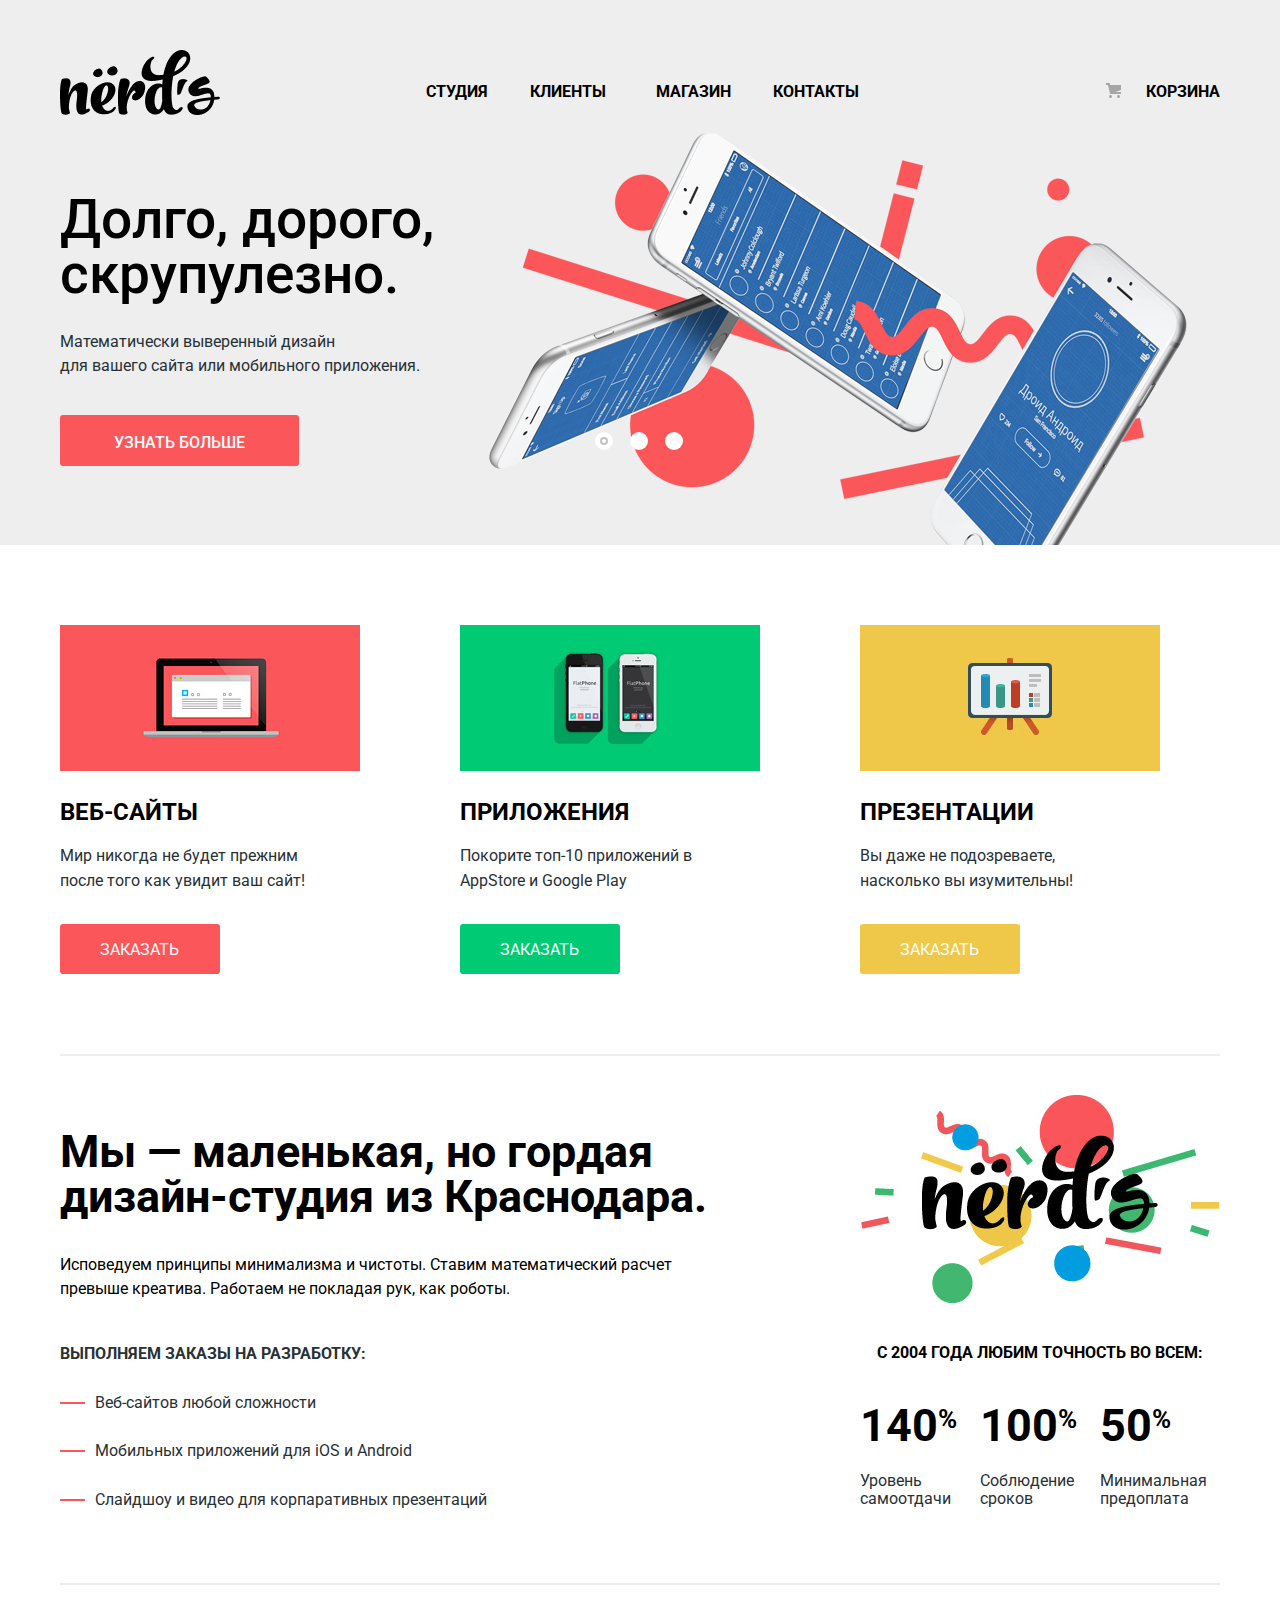
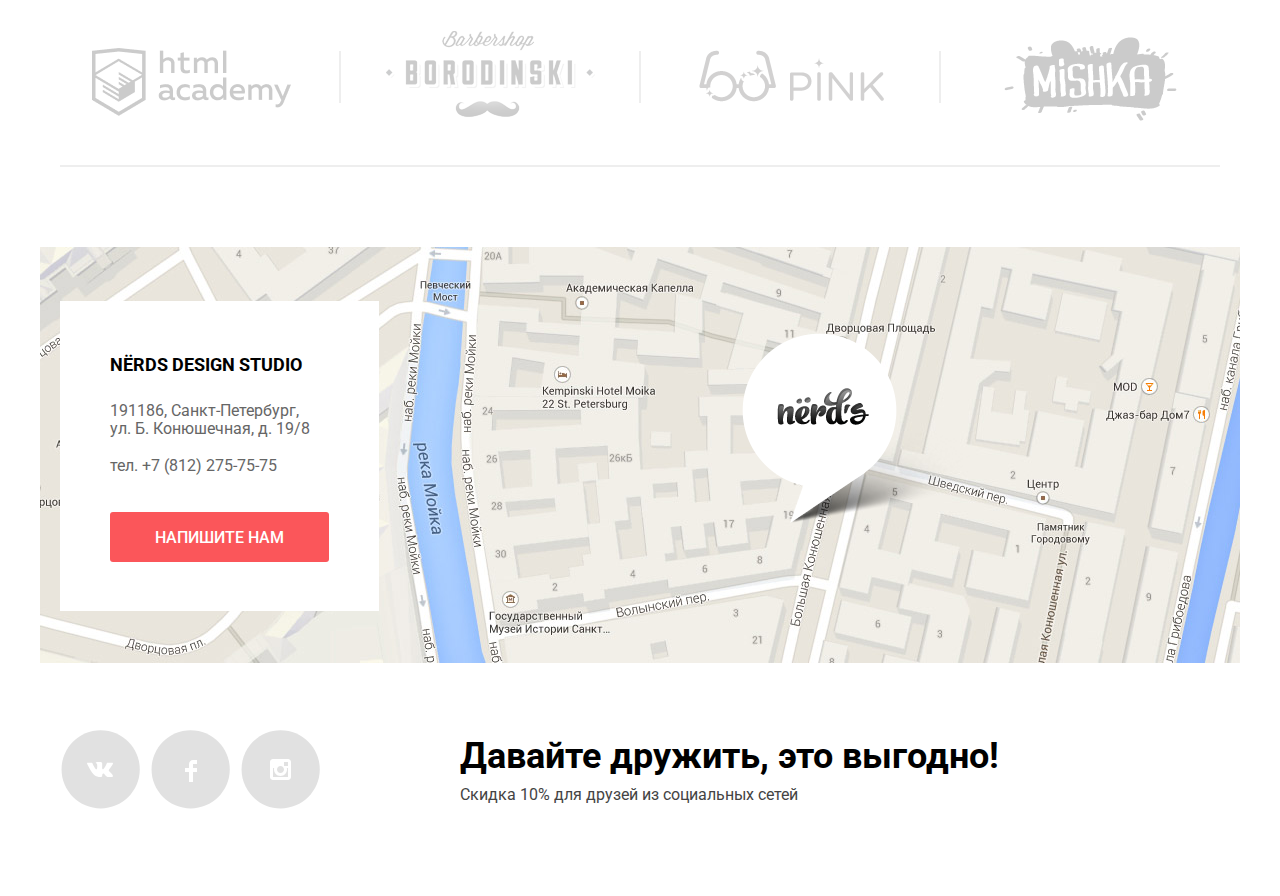
==== commit 0a4b7af0: "Защита личного проекта «Нёрдс»" ====
--- a/index.html
+++ b/index.html
@@ -10,7 +10,7 @@
   <body class="page-body">
    <header class="main_header">
     <nav class="main_navigation">
-     <a class="header_logo" href="index.html"><img src="img/nerds-logo.png" alt="Нёрдс" width="160" height="66"></a>
+     <a class="header_logo" href="index.html"><img src="img/nerds78logo.png" alt="Нёрдс" width="160" height="66"></a>
      <div class="navigation"> 
       <ul class="navigation_list">
        <li class="navigation_item">
@@ -49,7 +49,7 @@
         </div>
        </div>
        <div>
-        <img src="img/index_slide1.png" alt="slide" width="760" height="431">
+        <img src="img/index8slide1.png" alt="slide" width="760" height="431">
        </div>
       </div>
       <div class="slide_text slide" id="slide2">
@@ -61,7 +61,7 @@
         </a>
 	   </div>
        <div>
-        <img src="img/index_slide1.png" alt="slide" width="760" height="431">
+        <img src="img/index87slide2.png" alt="slide" width="760" height="431">
        </div>
       </div>
       <div class="slide_text" id="slide3">
@@ -73,7 +73,7 @@
         </a>
        </div>
        <div>
-        <img src="img/index_slide1.png" alt="slide" width="760" height="431">
+        <img src="img/index65slide3.png" alt="slide" width="760" height="431">
        </div>
       </div>
      </div> 
@@ -115,7 +115,7 @@
       </ul>
      </div>
      <div class="container_advantages">
-      <img class="nerds_advantages" src="img/nerds-illustration1.png" alt="Nerds" width="360" height="208">
+      <img class="nerds_advantages" src="img/nerds56illustration1.png" alt="Nerds" width="360" height="208">
       <p>С 2004 года любим точность во всем:</p>
       <ul class="list_advantages">
        <li class="quantity"><span>140</span><sup>%</sup><br> <p>Уровень самоотдачи</p>
@@ -132,19 +132,19 @@
     </div>
     <section class="logo_block">
      <a class="logo_img htmlacademy" href="https://htmlacademy.ru/intensive/htmlcss">
-      <img src="img/html_academy_logo.png" alt="html%20academy" width="199" height="68">
+      <img src="img/html3academy1logo.png" alt="html%20academy" width="199" height="68">
      </a>
      <div class="separation"> </div>
      <a class="logo_img borodinski" href="https://htmlacademy.ru/intensive/htmlcss">
-      <img src="img/borodinski_logo100.png" alt="borodinski" width="209" height="90">
+      <img src="img/borodinski12logo100.png" alt="borodinski" width="209" height="90">
      </a>
      <div class="separation"> </div>
      <a class="logo_img pink" href="https://htmlacademy.ru/intensive/htmlcss">
-      <img src="img/pink_logo100.png" alt="pink" width="185" height="52">
+      <img src="img/pink43logo100.png" alt="pink" width="185" height="52">
      </a>
      <div class="separation"> </div>
      <a class="logo_img mishka" href="https://htmlacademy.ru/intensive/htmlcss">
-      <img src="img/mishka_logo100.png" alt="mishka" width="173" height="84">
+      <img src="img/mishka34logo100.png" alt="mishka" width="173" height="84">
      </a>
     </section>
     <div class="separation_block">
@@ -156,13 +156,13 @@
      <div class="map_img"> 
 	  <img src="img/map1200.jpg"  alt="Карта" width="1200" height="416">
       <div class="marker_map">
-      	<img src="img/map_marker1.png" alt="marker" width="231" height="190">
+      	<img src="img/map9marker1.png" alt="marker" width="231" height="190">
       </div>
       <div class="adress">
        <div class="adress_text">  
         <h3 class="adress_head"> Nёrds design studio</h3>
         <h4 class="adress_text2"> 191186, Санкт-Петербург, <br> ул. Б. Конюшечная, д. 19/8</h4>
-        <h4 class="adress_tel"> тел.:+7 (812) 275-75-75 </h4>
+        <h4 class="adress_tel"> тел. +7 (812) 275-75-75 </h4>
         <button class="button_red_map map" type="button">Напишите нам</button>
        </div>
 	  </div>
--- a/css/style.css
+++ b/css/style.css
@@ -1168,7 +1168,6 @@
 	width: 26px;
 	height: 23px;
 	background-image: url("data:image/svg+xml,%3Csvg width='22' height='18' viewBox='0 0 22 18' fill='none' xmlns='http://www.w3.org/2000/svg'%3E%3Cpath d='M3.23726 6.48591L0.426758 9.31491L8.15887 17.0979L21.9998 3.16591L19.1903 0.336914L8.15887 11.4389L3.23726 6.48591Z' fill='%234D4D4D'/%3E%3C/svg%3E%0A");
-	box-shadow: 1px 1px 0px 30px rgba(199,127,199,1);
 	background-repeat: no-repeat;
 	background-position: 0 0;
 }
